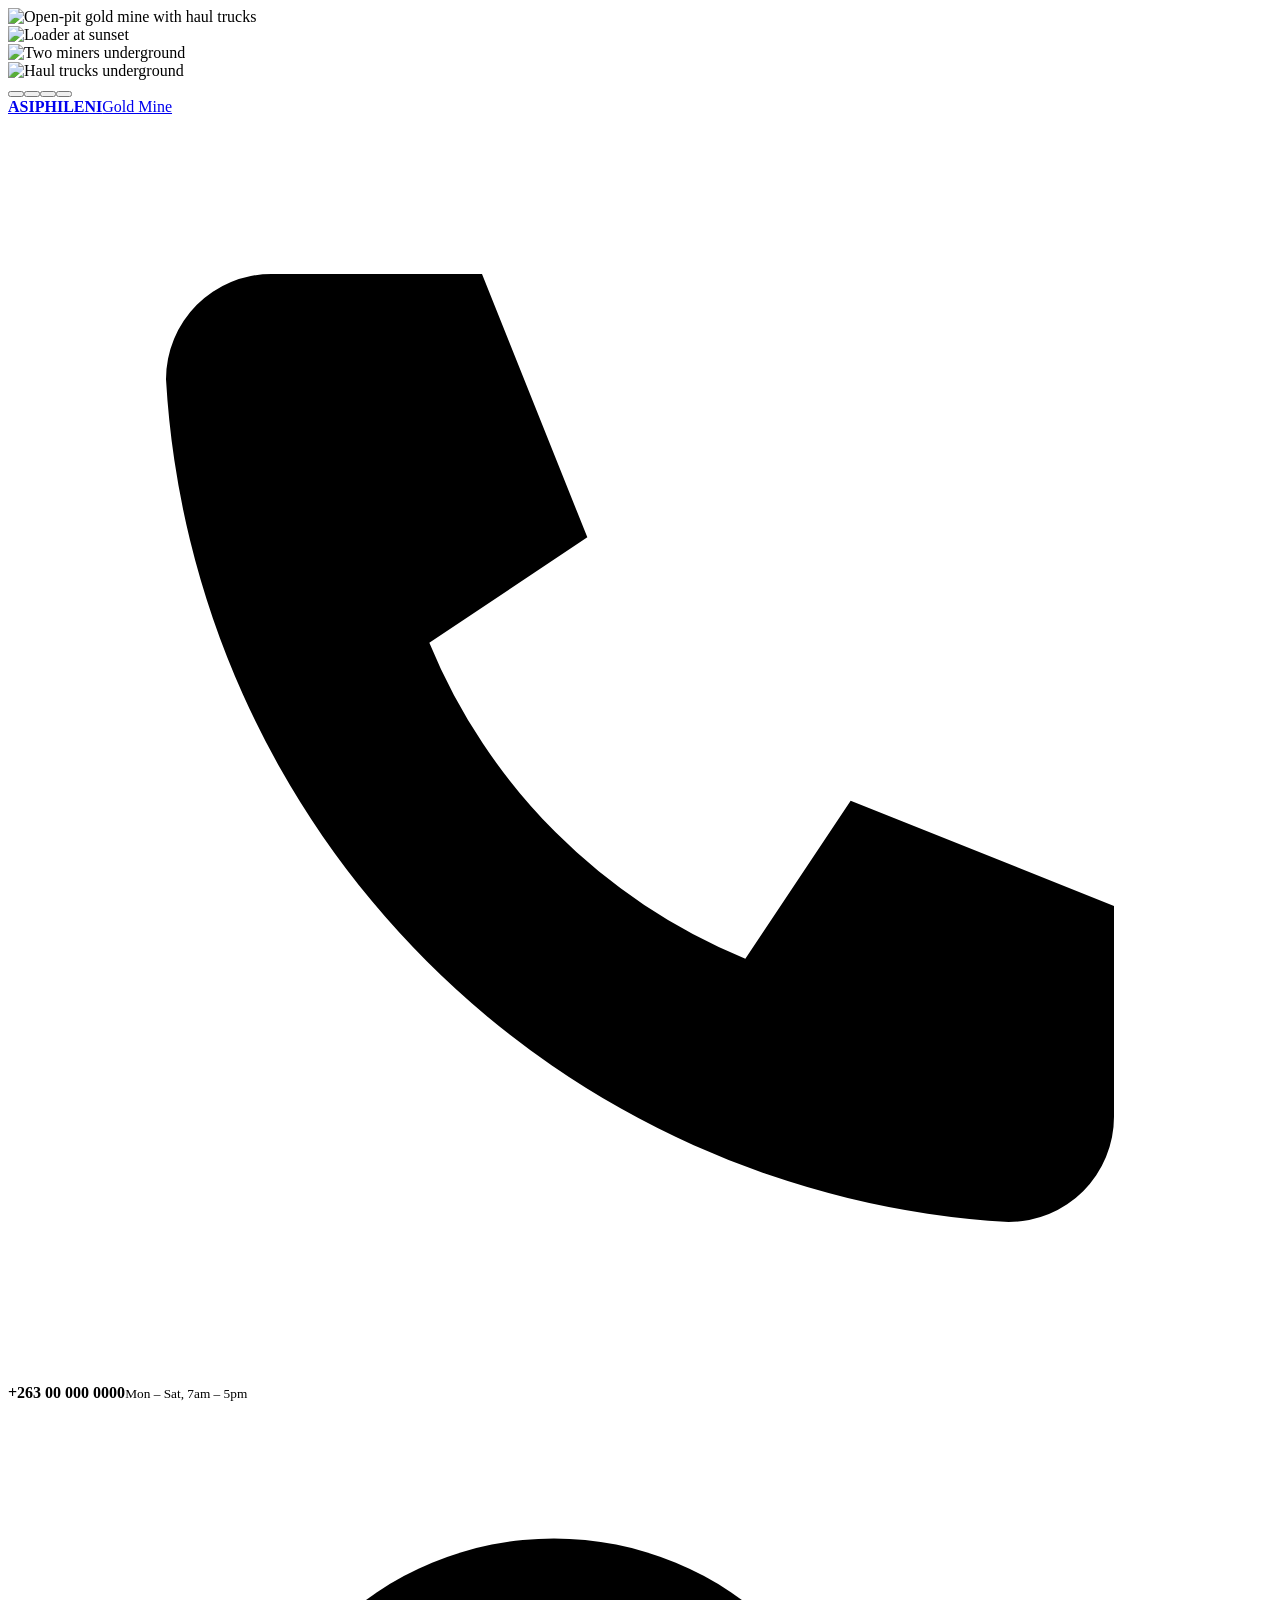
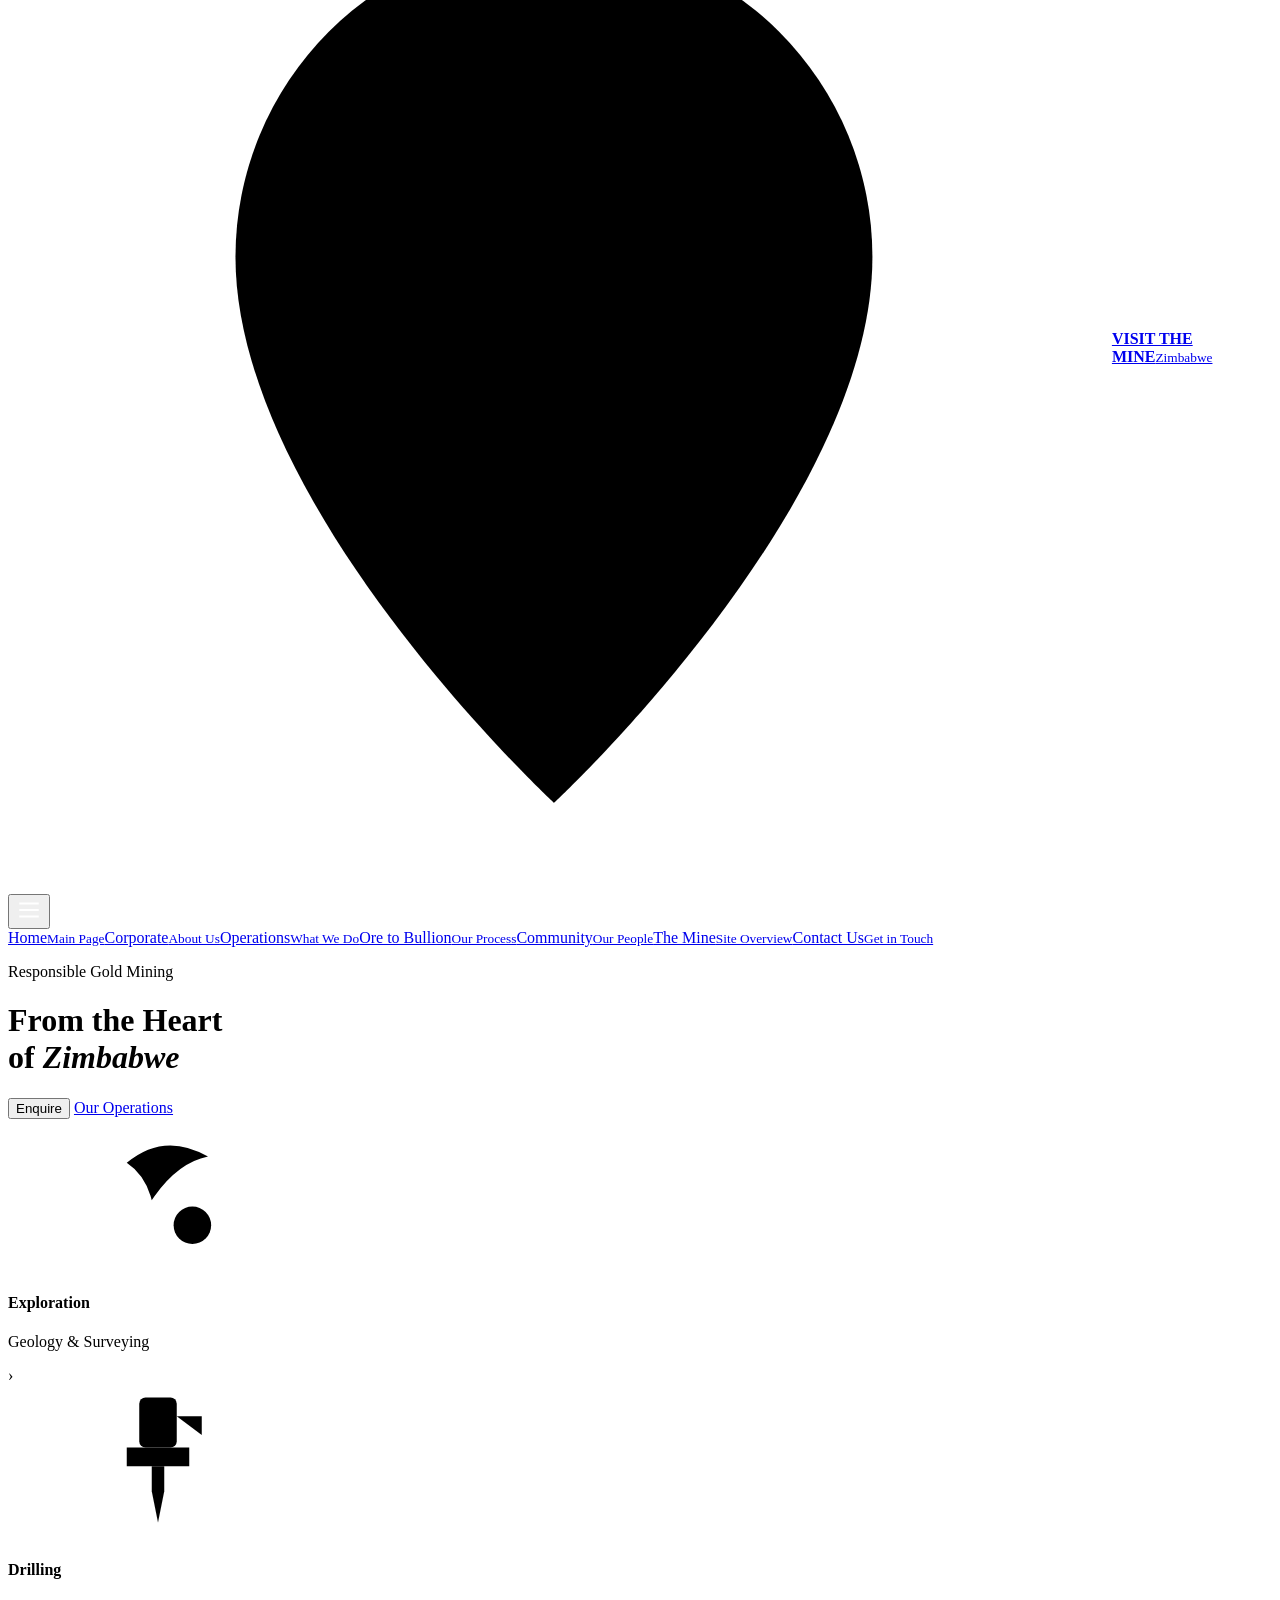
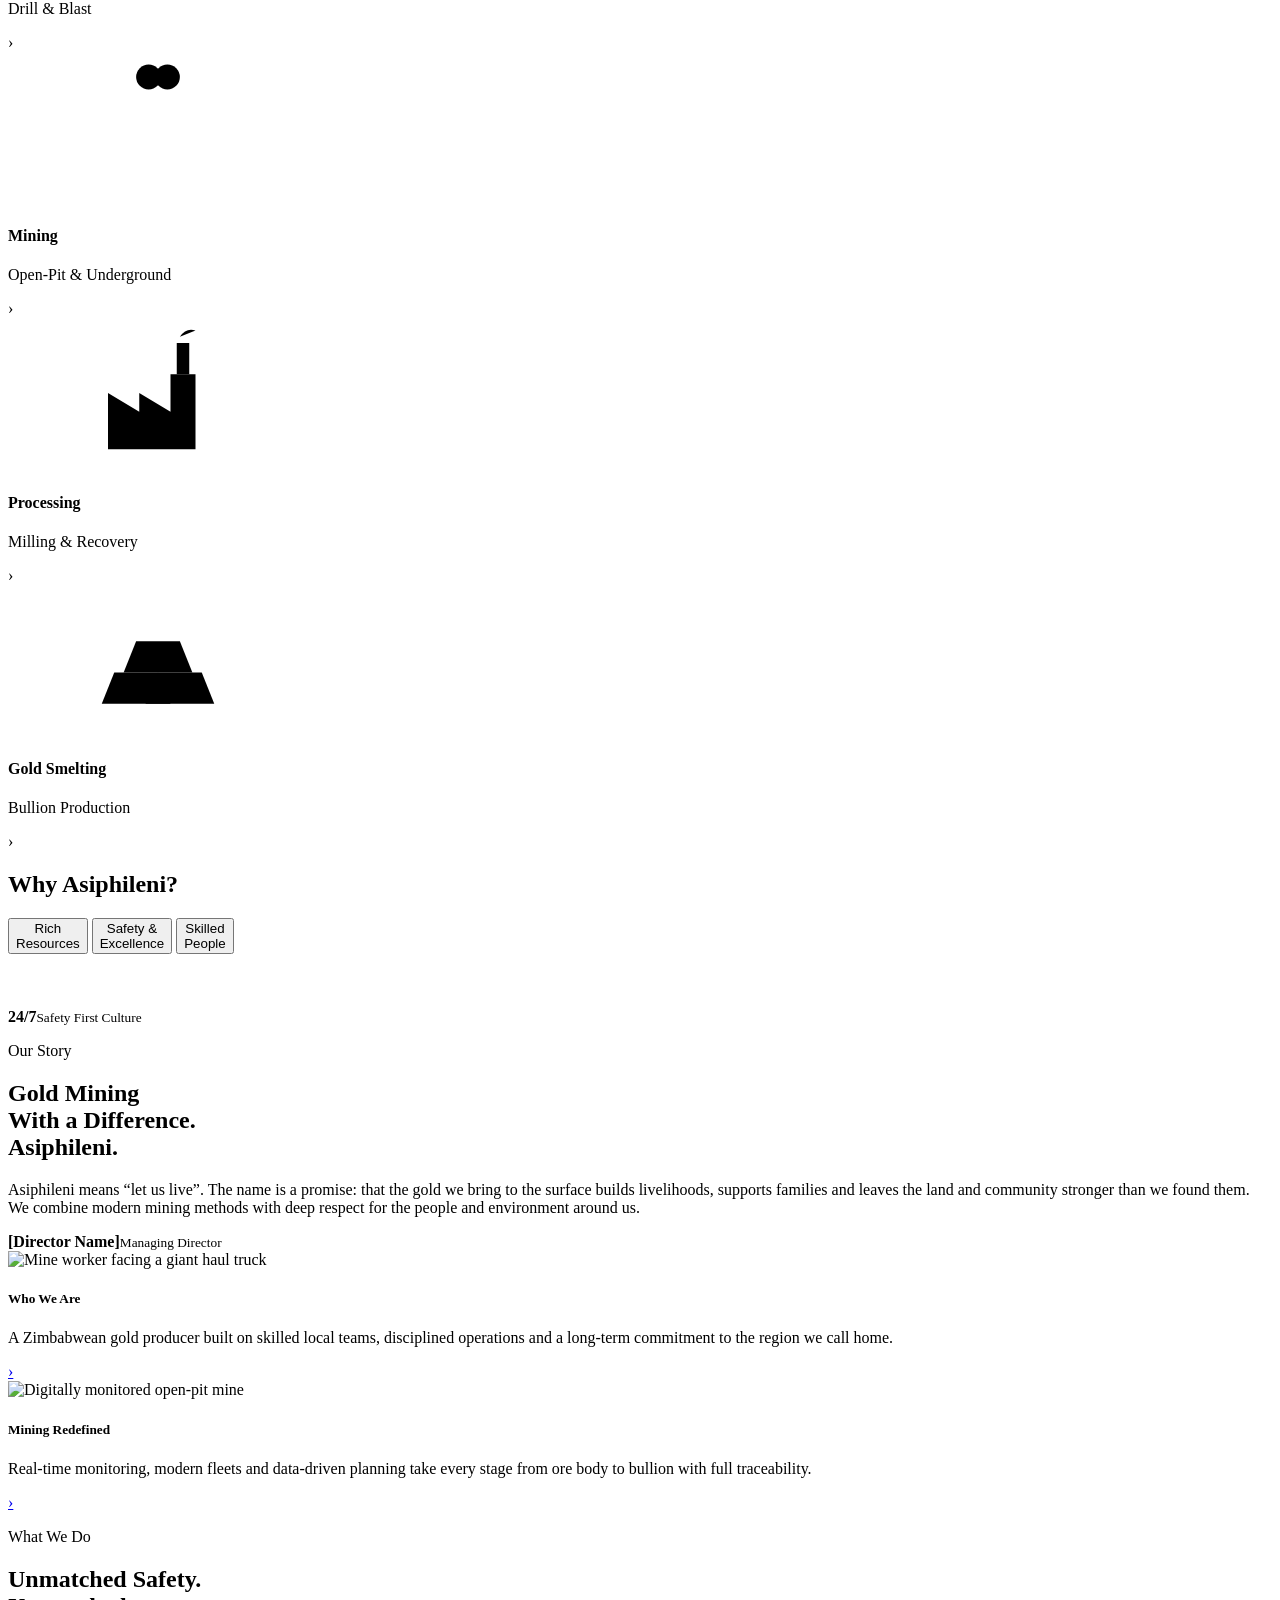
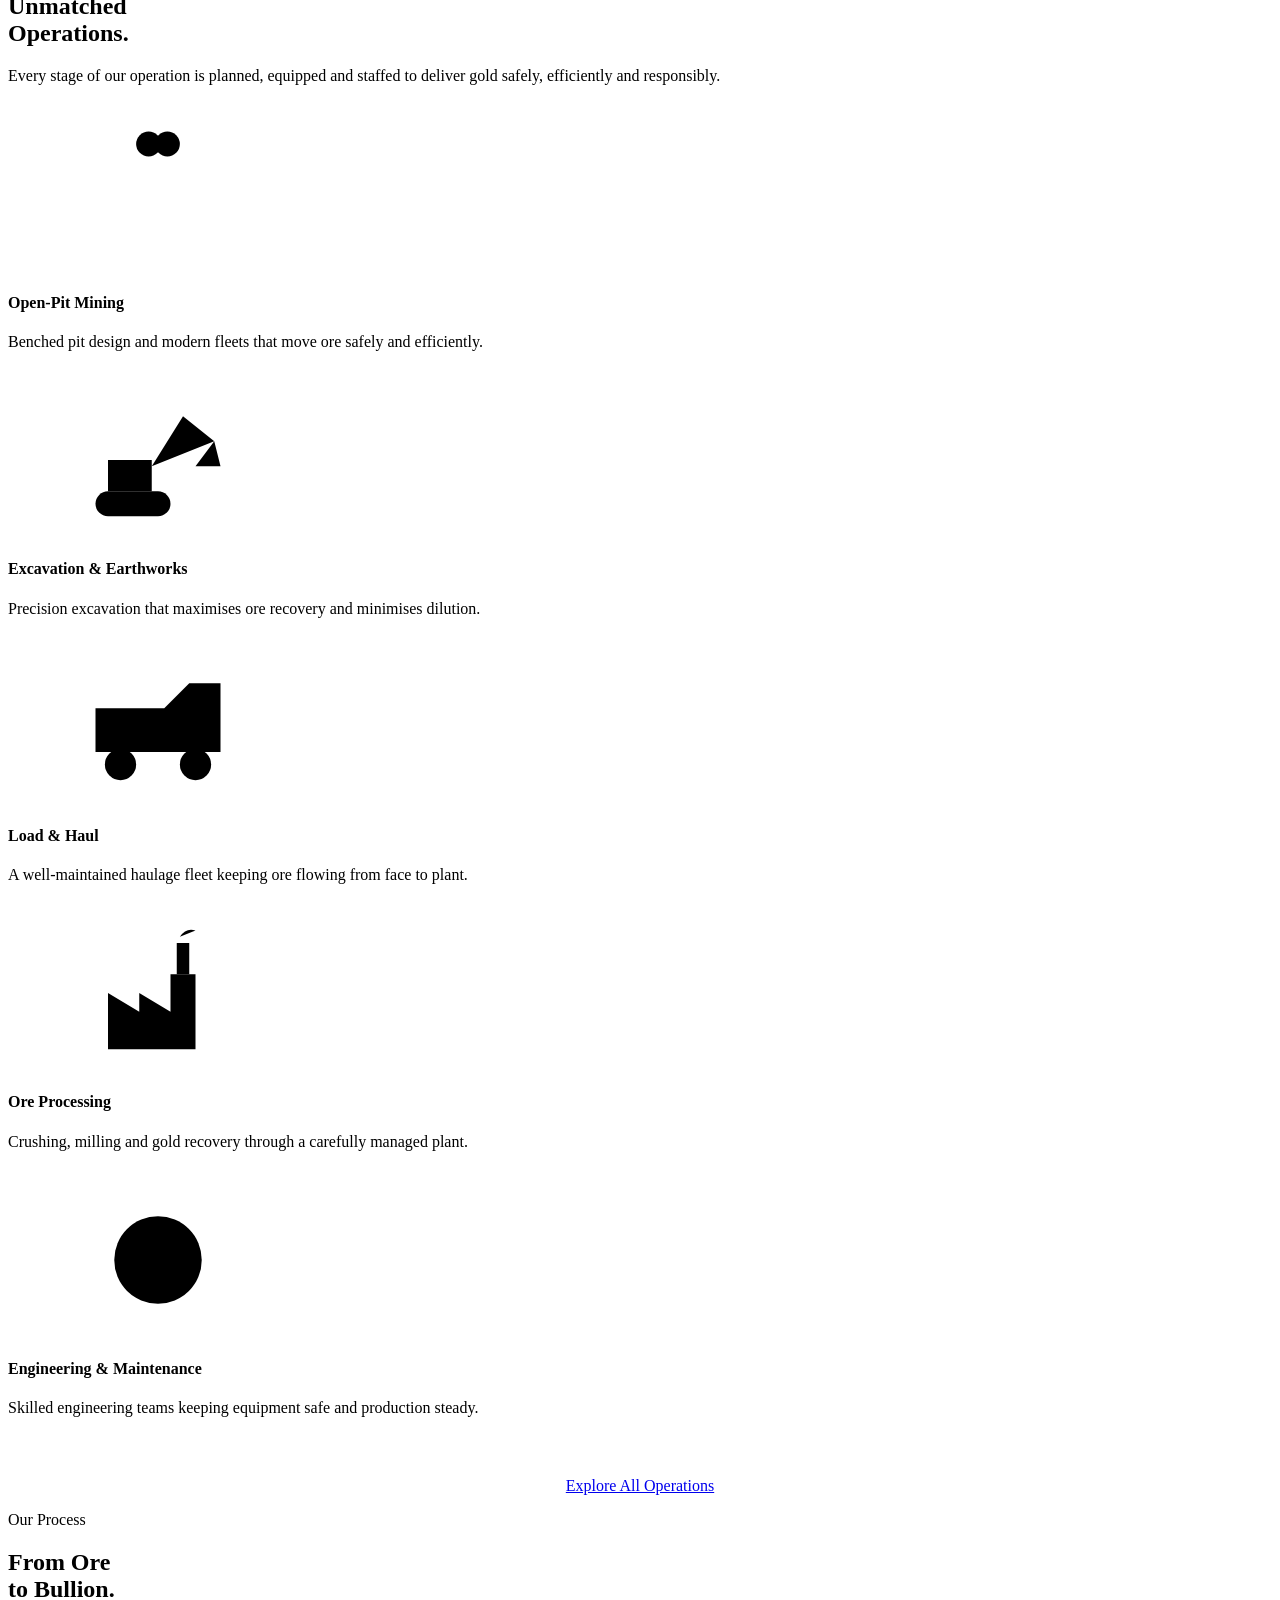
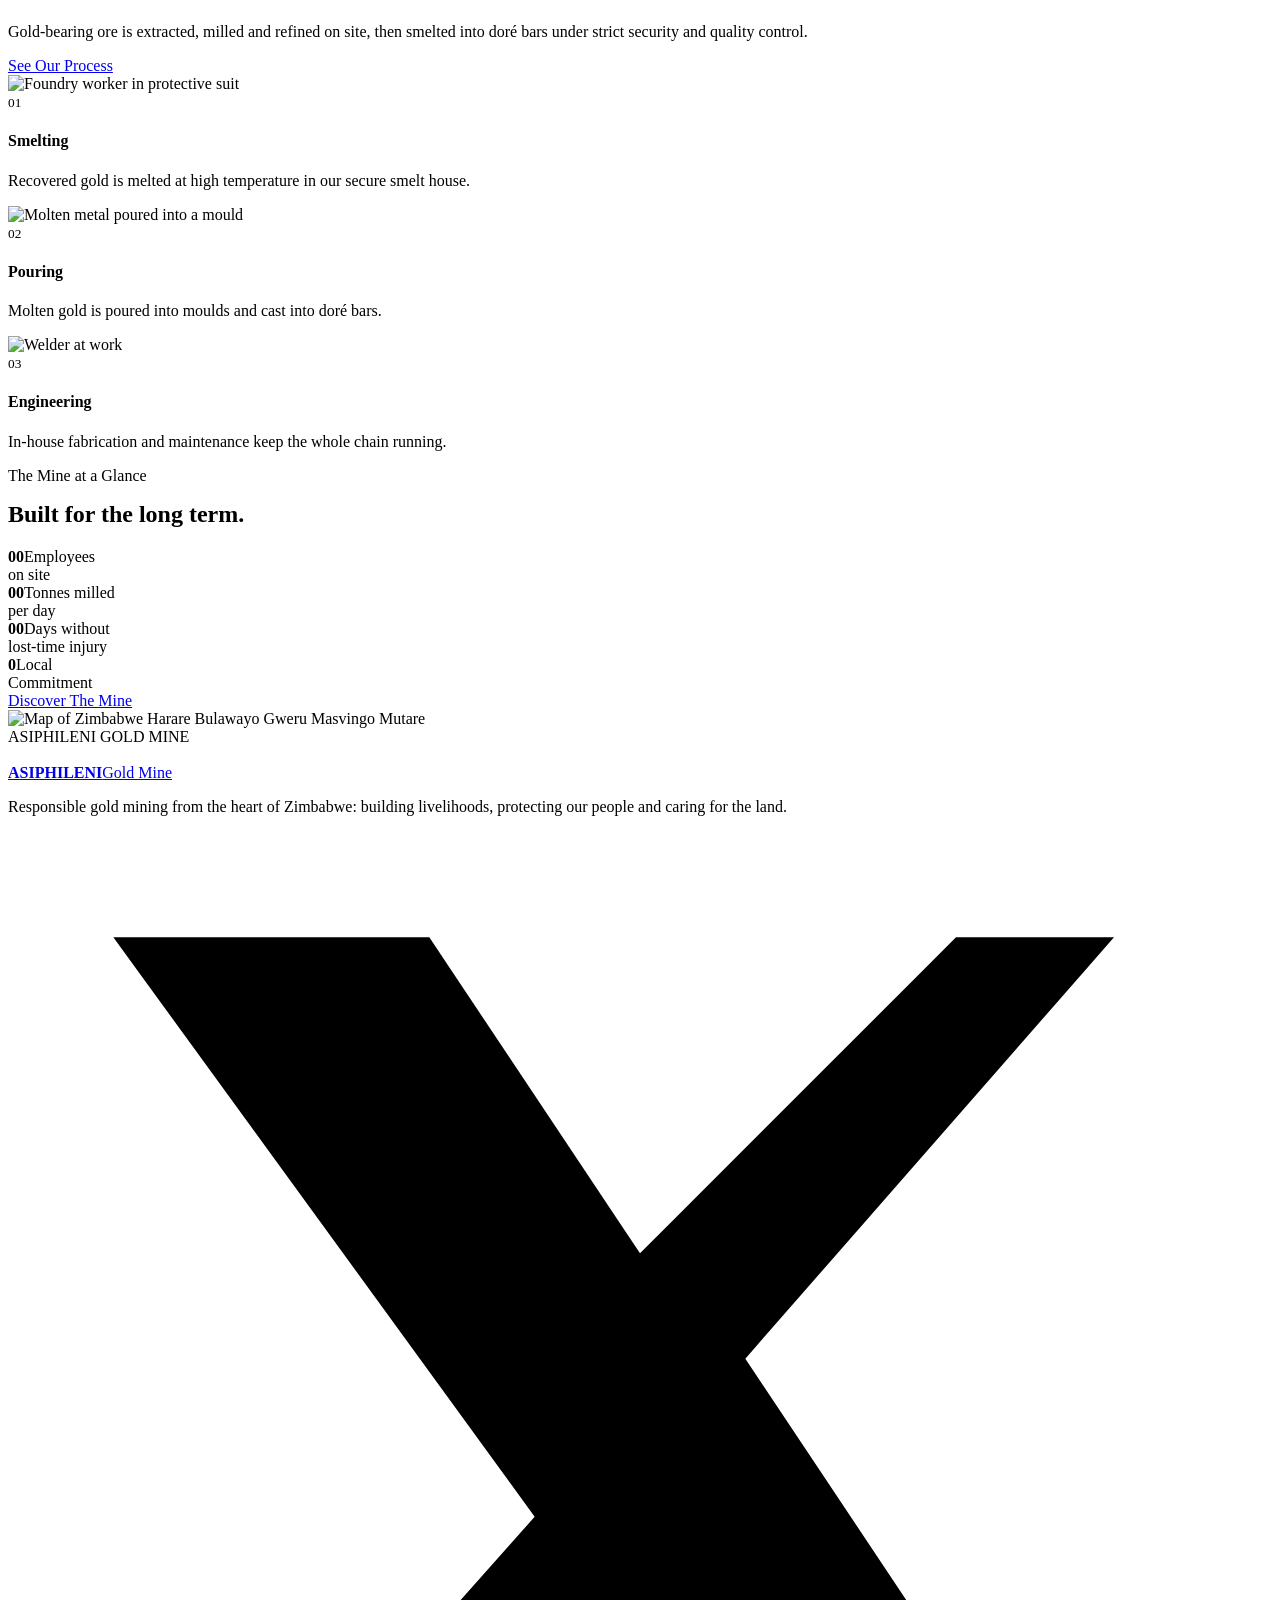
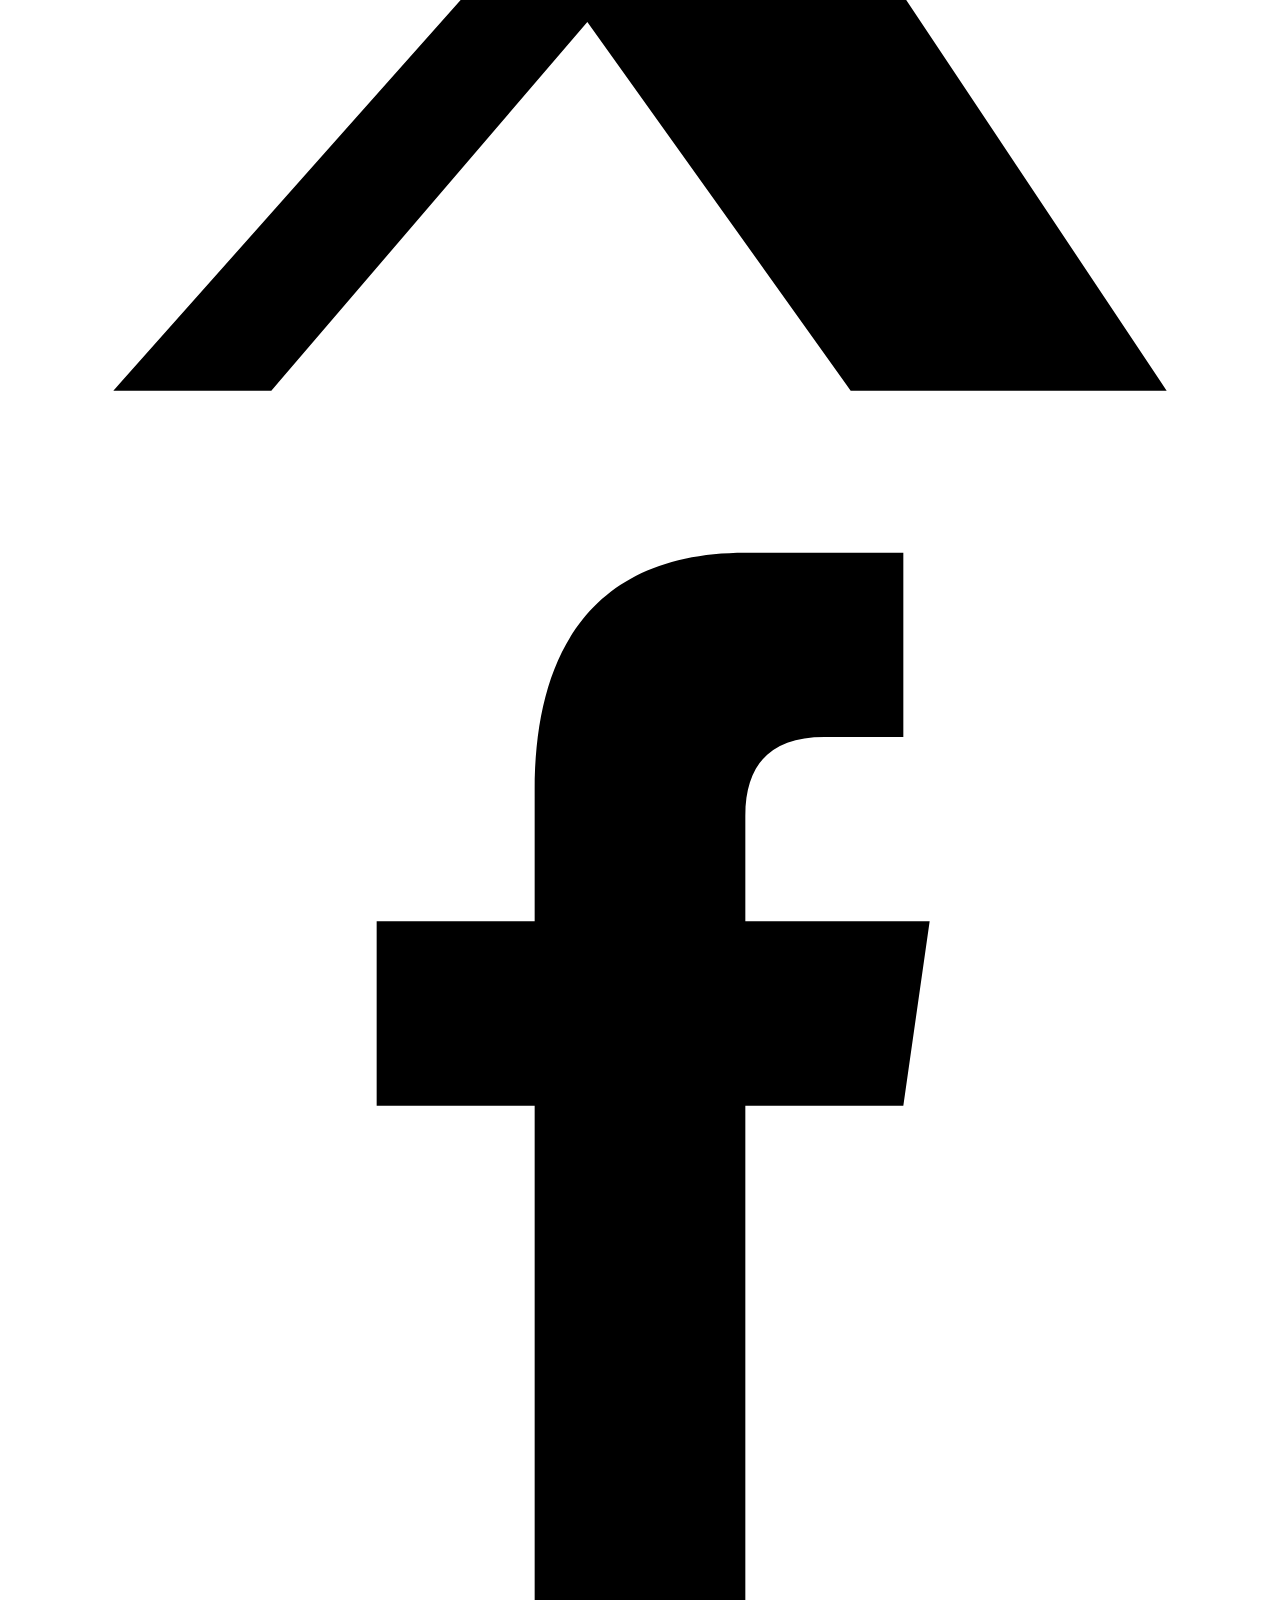
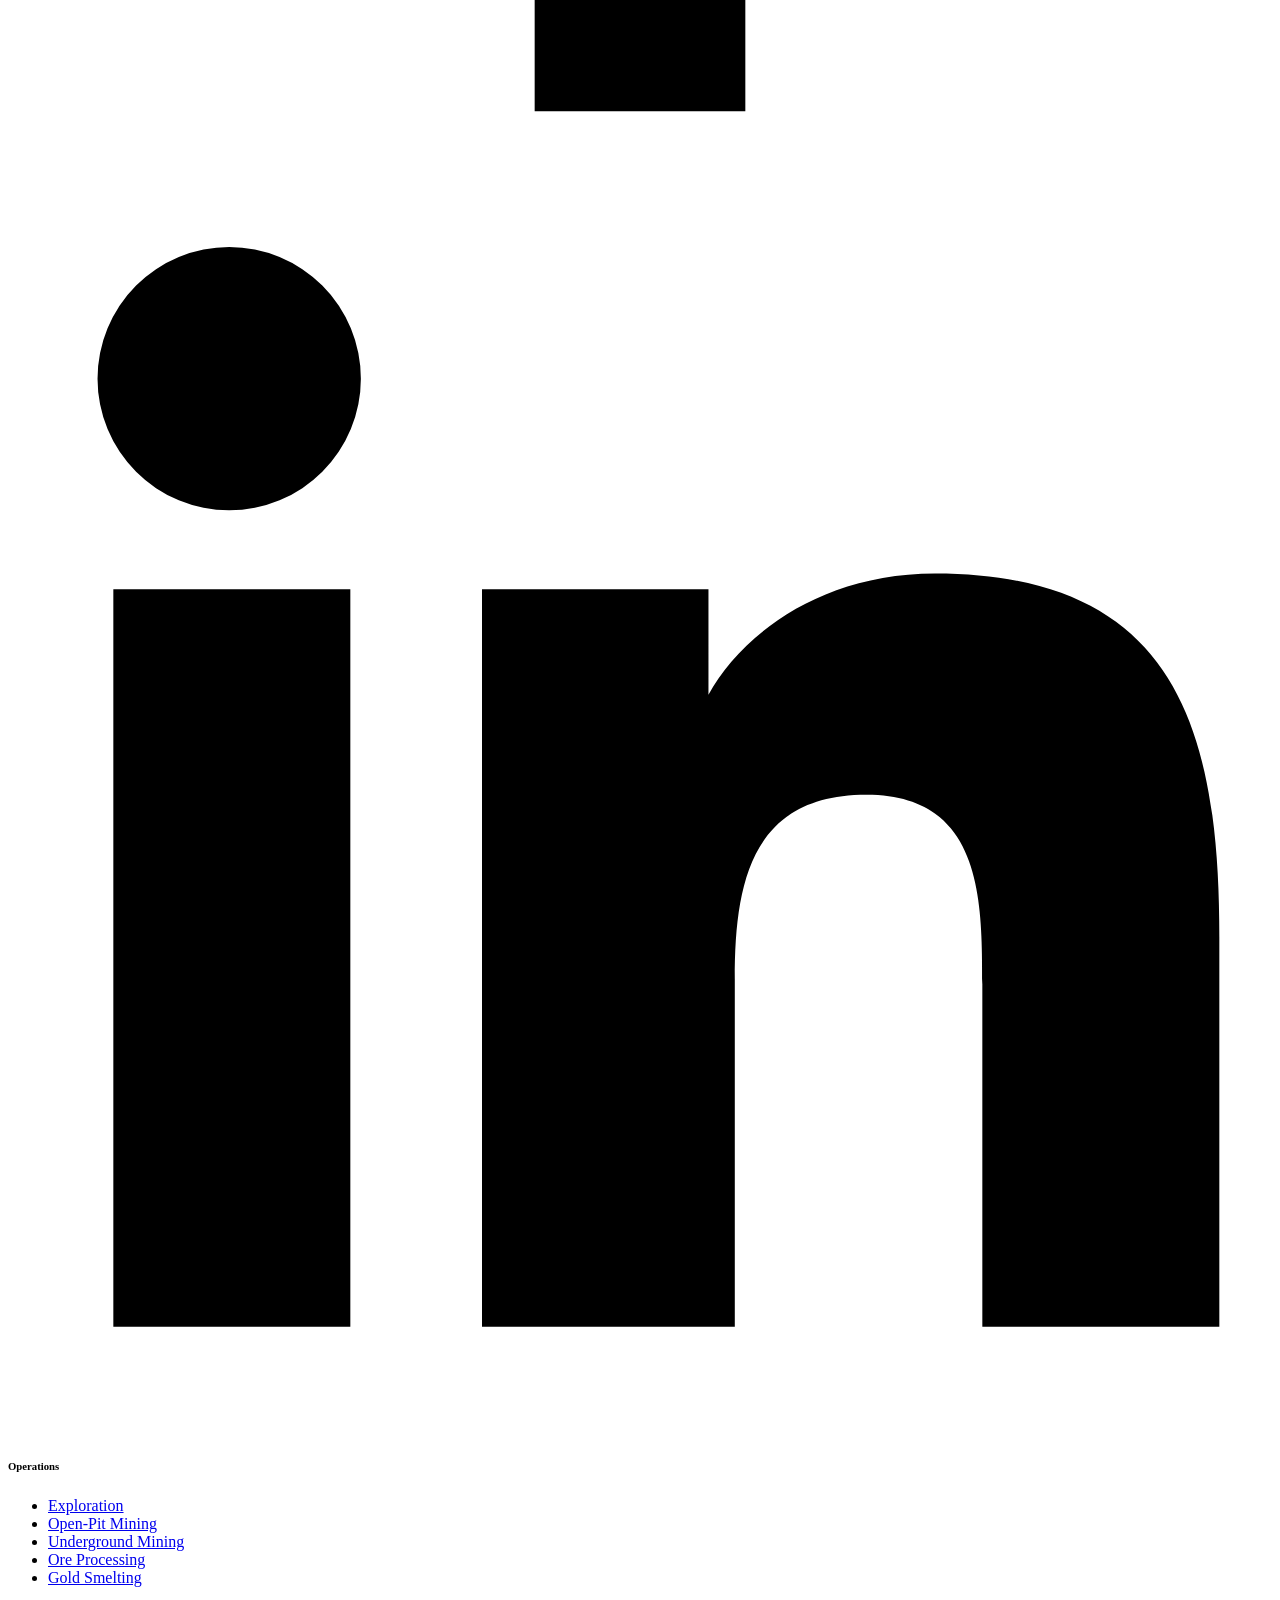
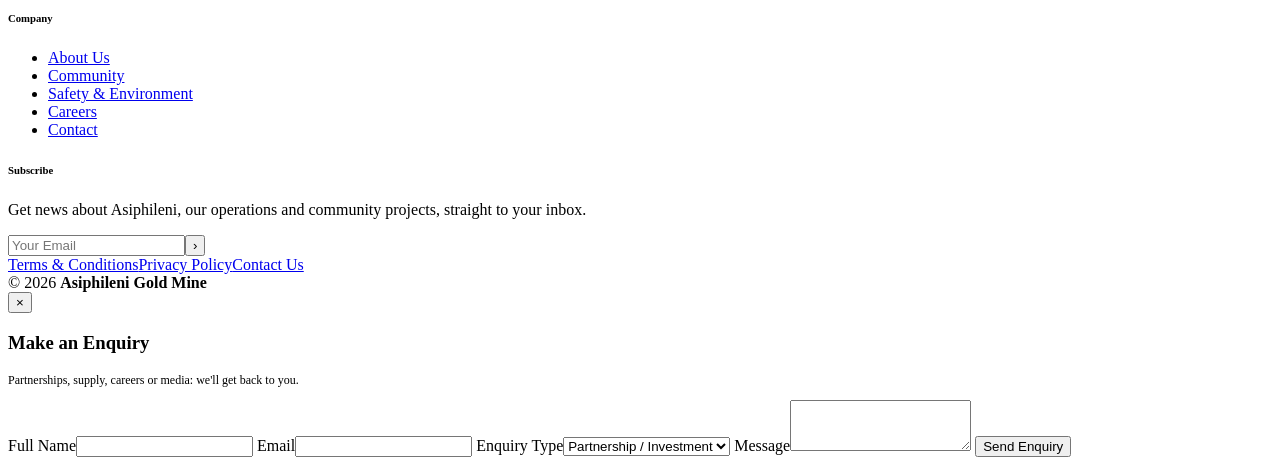
==== index.html @ 7f8a100c "Add files via upload" ====
<!DOCTYPE html>
<html lang="en">
<head>
<meta charset="UTF-8">
<meta name="viewport" content="width=device-width, initial-scale=1">
<title>Asiphileni Gold Mine | Responsible Gold Mining in Zimbabwe</title>
<meta name="description" content="Asiphileni Gold Mine: responsible gold mining from the heart of Zimbabwe.">
<link rel="preconnect" href="https://fonts.googleapis.com">
<link href="https://fonts.googleapis.com/css2?family=Poppins:wght@300;400;500;600;700;800&display=swap" rel="stylesheet">
<link rel="stylesheet" href="css/style.css">
</head>
<body>
<!-- Icon symbols -->
<svg width="0" height="0" style="position:absolute">
  <defs>
    <symbol id="i-explore" viewBox="0 0 48 48"><path d="M8 40 L22 26"/><path d="M14 14 Q26 4 40 12 Q30 14 22 26 Q20 18 14 14Z"/><circle cx="35" cy="34" r="6"/><path d="M39.5 38.5 L44 43"/></symbol>
    <symbol id="i-drill" viewBox="0 0 48 48"><rect x="18" y="4" width="12" height="16" rx="2"/><path d="M14 20 H34 V26 H14Z"/><path d="M22 26 V34 L24 44 L26 34 V26"/><path d="M8 44 H40"/><path d="M30 10 H38 V16"/></symbol>
    <symbol id="i-shaft" viewBox="0 0 48 48"><path d="M14 44 L20 10 M34 44 L28 10 M20 10 H28"/><circle cx="21" cy="8" r="4"/><circle cx="27" cy="8" r="4"/><path d="M16 34 H32 M18 24 H30 M17 34 L30 24 M31 34 L18 24"/><path d="M6 44 H42"/><path d="M28 10 L40 44"/></symbol>
    <symbol id="i-plant" viewBox="0 0 48 48"><path d="M4 42 H44"/><path d="M8 42 V24 L18 30 V24 L28 30 V18 H36 V42"/><path d="M30 18 V8 H34 V18"/><path d="M12 34 H16 M20 34 H24"/><path d="M31 6 Q33 3 36 4"/></symbol>
    <symbol id="i-bar" viewBox="0 0 48 48"><path d="M6 38 L10 28 H24 L28 38Z"/><path d="M20 38 L24 28 H38 L42 38Z"/><path d="M13 28 L17 18 H31 L35 28"/><path d="M20 10 V6 M28 12 L31 9 M12 12 L9 9"/></symbol>
    <symbol id="i-truck" viewBox="0 0 48 48"><path d="M4 32 V18 H26 L34 10 H44 V32 Z"/><path d="M26 18 V32"/><circle cx="12" cy="36" r="5"/><circle cx="36" cy="36" r="5"/><path d="M34 16 H40 V22 H32"/></symbol>
    <symbol id="i-excavator" viewBox="0 0 48 48"><rect x="4" y="34" width="24" height="8" rx="4"/><path d="M8 34 V24 H22 V34"/><path d="M22 26 L32 10 L42 18"/><path d="M42 18 L44 26 L36 26 Z"/><rect x="11" y="27" width="6" height="5"/></symbol>
    <symbol id="i-gear" viewBox="0 0 48 48"><circle cx="24" cy="24" r="7"/><path d="M24 4 V10 M24 38 V44 M4 24 H10 M38 24 H44 M10 10 L14 14 M34 34 L38 38 M38 10 L34 14 M14 34 L10 38"/><circle cx="24" cy="24" r="14"/></symbol>
  
    <symbol id="i-target" viewBox="0 0 48 48"><circle cx="24" cy="24" r="18"/><circle cx="24" cy="24" r="11"/><circle cx="24" cy="24" r="4"/><path d="M24 24 L40 8 M34 8 H40 V14"/></symbol>
    <symbol id="i-eye" viewBox="0 0 48 48"><path d="M4 24 Q24 4 44 24 Q24 44 4 24Z"/><circle cx="24" cy="24" r="7"/></symbol>
    <symbol id="i-shield" viewBox="0 0 48 48"><path d="M24 4 L40 10 V22 Q40 36 24 44 Q8 36 8 22 V10Z"/><path d="M17 24 L22 29 L32 18"/></symbol>
    <symbol id="i-users" viewBox="0 0 48 48"><circle cx="18" cy="16" r="7"/><path d="M4 40 Q4 26 18 26 Q32 26 32 40"/><circle cx="34" cy="14" r="5"/><path d="M34 22 Q44 22 44 34"/></symbol>
    <symbol id="i-book" viewBox="0 0 48 48"><path d="M24 12 Q14 6 4 8 V38 Q14 36 24 42 Q34 36 44 38 V8 Q34 6 24 12Z"/><path d="M24 12 V42"/></symbol>
    <symbol id="i-heart" viewBox="0 0 48 48"><path d="M24 42 Q4 28 6 16 Q9 6 18 8 Q22 9 24 14 Q26 9 30 8 Q39 6 42 16 Q44 28 24 42Z"/><path d="M12 24 H19 L22 18 L26 30 L29 24 H36"/></symbol>
    <symbol id="i-water" viewBox="0 0 48 48"><path d="M24 4 Q38 22 38 30 A14 14 0 0 1 10 30 Q10 22 24 4Z"/><path d="M17 31 A7 7 0 0 0 24 38"/></symbol>
    <symbol id="i-handshake" viewBox="0 0 48 48"><path d="M4 18 L12 14 L22 20 L30 14 L44 18"/><path d="M4 18 V30 L10 30 L22 40 Q25 42 27 39 L36 30 H44 V18"/><path d="M22 20 L18 26 Q20 29 24 26 L28 22"/></symbol>
    <symbol id="i-leaf" viewBox="0 0 48 48"><path d="M10 38 Q8 12 40 8 Q42 36 14 38Z"/><path d="M10 40 Q22 24 32 16"/></symbol>
    <symbol id="i-phone" viewBox="0 0 24 24"><path d="M5 3h4l2 5-3 2a11 11 0 0 0 6 6l2-3 5 2v4a2 2 0 0 1-2 2A17 17 0 0 1 3 5a2 2 0 0 1 2-2"/></symbol>
    <symbol id="i-mail" viewBox="0 0 24 24"><rect x="3" y="5" width="18" height="14" rx="2"/><path d="M3 7l9 6 9-6"/></symbol>
    <symbol id="i-pin" viewBox="0 0 24 24"><path d="M12 22s7-6.5 7-12a7 7 0 0 0-14 0c0 5.5 7 12 7 12z"/><circle cx="12" cy="10" r="2.5"/></symbol>
  </defs>
</svg>

<header class="hero" id="home">
  <div class="slide on"><img src="img/pit.jpg" alt="Open-pit gold mine with haul trucks"></div>
  <div class="slide"><img src="img/loader.jpg" alt="Loader at sunset"></div>
  <div class="slide"><img src="img/miners.jpg" alt="Two miners underground" style="object-position:center 40%"></div>
  <div class="slide"><img src="img/tunnel.jpg" alt="Haul trucks underground"></div>
  <div class="dots" id="dots"><button class="on" aria-label="Slide 1"></button><button aria-label="Slide 2"></button><button aria-label="Slide 3"></button><button aria-label="Slide 4"></button></div>
  <div class="wrap">
    <div class="topbar">
      <a href="index.html" class="wordmark"><b>ASIPHILENI</b><span>Gold Mine</span></a>
      <div class="top-info">
        <div><svg viewBox="0 0 24 24"><use href="#i-phone"/></svg><div><b>+263 00 000 0000</b><small>Mon – Sat, 7am – 5pm</small></div></div>
        <a href="contact.html"><div style="display:flex;gap:12px;align-items:center"><svg viewBox="0 0 24 24"><use href="#i-pin"/></svg><div><b>VISIT THE MINE</b><small>Zimbabwe</small></div></div></a>
      </div>
      <button class="burger" aria-label="Menu"><svg width="26" height="26" viewBox="0 0 24 24" stroke="#fff" stroke-width="2"><path d="M3 6h18M3 12h18M3 18h18"/></svg></button>
    </div>
    <nav class="main"><a href="index.html" class="active">Home<small>Main Page</small></a><a href="about.html">Corporate<small>About Us</small></a><a href="operations.html">Operations<small>What We Do</small></a><a href="process.html">Ore to Bullion<small>Our Process</small></a><a href="community.html">Community<small>Our People</small></a><a href="the-mine.html">The Mine<small>Site Overview</small></a><a href="contact.html">Contact Us<small>Get in Touch</small></a></nav>
    <div class="hero-copy">
      <p class="eyebrow">Responsible Gold Mining</p>
      <h1>From the Heart<br>of <em>Zimbabwe</em></h1>
      <button class="btn btn-light" data-open-modal>Enquire</button>
      <a href="operations.html" class="btn btn-ghost">Our Operations</a>
    </div>
  </div>
</header>
<!-- ================= SERVICE STRIP ================= -->
<div class="strip">
  <div class="strip-inner">
    <div data-href="operations.html#exploration" class="svc"><svg><use href="#i-explore"/></svg><h4>Exploration</h4><p>Geology &amp; Surveying</p><span class="go">›</span></div>
    <div data-href="operations.html#drilling" class="svc"><svg><use href="#i-drill"/></svg><h4>Drilling</h4><p>Drill &amp; Blast</p><span class="go">›</span></div>
    <div data-href="operations.html#open-pit" class="svc on"><svg><use href="#i-shaft"/></svg><h4>Mining</h4><p>Open-Pit &amp; Underground</p><span class="go">›</span></div>
    <div data-href="operations.html#processing" class="svc"><svg><use href="#i-plant"/></svg><h4>Processing</h4><p>Milling &amp; Recovery</p><span class="go">›</span></div>
    <div data-href="process.html" class="svc"><svg><use href="#i-bar"/></svg><h4>Gold Smelting</h4><p>Bullion Production</p><span class="go">›</span></div>
  </div>
</div>

<!-- ================= WHY ================= -->
<section id="about">
  <div class="wrap">
    <h2 class="title reveal">Why <span>Asiphileni?</span></h2>
    <div class="steps reveal">
      <button class="step" data-i="0">Rich<br>Resources</button>
      <button class="step on" data-i="1">Safety &amp;<br>Excellence</button>
      <button class="step" data-i="2">Skilled<br>People</button>
    </div>
    <div class="why">
      <div class="collage reveal">
        <div class="ph p0"><img src="img/slopes.jpg" alt=""></div>
        <div class="ph p1"><img src="img/topo.jpg" alt=""></div>
        <div class="ph p2"><img id="whyImg" src="img/surveyor.jpg" alt=""></div>
        <div class="badge"><b>24/7</b><small>Safety First Culture</small></div>
      </div>
      <div class="why-text reveal" id="whyText"></div>
    </div>
  </div>
</section>

<!-- ================= DIFFERENCE ================= -->
<section class="diff" id="community">
  <div class="wrap diff-grid">
    <div class="reveal">
      <p class="eyebrow">Our Story</p>
      <h2>Gold Mining<br>With a Difference.<br><span>Asiphileni.</span></h2>
      <p>Asiphileni means “let us live”. The name is a promise: that the gold we bring to the surface builds livelihoods, supports families and leaves the land and community stronger than we found them. We combine modern mining methods with deep respect for the people and environment around us.</p>
      <div class="sig"><b>[Director Name]</b><small>Managing Director</small></div>
    </div>
    <div class="card reveal">
      <div class="ph"><img src="img/haul.jpg" alt="Mine worker facing a giant haul truck" loading="lazy"></div>
      <div class="body">
        <h5>Who We Are</h5>
        <p>A Zimbabwean gold producer built on skilled local teams, disciplined operations and a long-term commitment to the region we call home.</p>
        <a href="about.html" class="round">›</a>
      </div>
    </div>
    <div class="card reveal">
      <div class="ph"><img src="img/smartpit.jpg" alt="Digitally monitored open-pit mine" loading="lazy"></div>
      <div class="body">
        <h5>Mining Redefined</h5>
        <p>Real-time monitoring, modern fleets and data-driven planning take every stage from ore body to bullion with full traceability.</p>
        <a href="operations.html" class="round">›</a>
      </div>
    </div>
  </div>
</section>

<!-- ================= OPERATIONS ================= -->
<section class="ops" id="operations">
  <div class="wrap ops-grid">
    <div class="intro reveal">
      <p class="eyebrow">What We Do</p>
      <h2>Unmatched Safety.<br><span>Unmatched</span><br>Operations.</h2>
      <p>Every stage of our operation is planned, equipped and staffed to deliver gold safely, efficiently and responsibly.</p>
    </div>
    <div class="op on reveal"><div class="bg"><img src="img/greytruck.jpg" alt="" loading="lazy"></div><div class="ic"><svg><use href="#i-shaft"/></svg></div><div class="txt"><h4>Open-Pit Mining</h4><p>Benched pit design and modern fleets that move ore safely and efficiently.</p></div></div>
    <div class="op reveal"><div class="bg"><img src="img/excavator.jpg" alt="" loading="lazy" style="object-position:center 35%"></div><div class="ic"><svg><use href="#i-excavator"/></svg></div><div class="txt"><h4>Excavation &amp; Earthworks</h4><p>Precision excavation that maximises ore recovery and minimises dilution.</p></div></div>
    <div class="op reveal"><div class="bg"><img src="img/yellowtruck.jpg" alt="" loading="lazy"></div><div class="ic"><svg><use href="#i-truck"/></svg></div><div class="txt"><h4>Load &amp; Haul</h4><p>A well-maintained haulage fleet keeping ore flowing from face to plant.</p></div></div>
    <div class="op reveal"><div class="bg"><img src="img/plant.jpg" alt="" loading="lazy" style="object-position:center 30%"></div><div class="ic"><svg><use href="#i-plant"/></svg></div><div class="txt"><h4>Ore Processing</h4><p>Crushing, milling and gold recovery through a carefully managed plant.</p></div></div>
    <div class="op reveal"><div class="bg"><img src="img/workshop.jpg" alt="" loading="lazy" style="object-position:center 35%"></div><div class="ic"><svg><use href="#i-gear"/></svg></div><div class="txt"><h4>Engineering &amp; Maintenance</h4><p>Skilled engineering teams keeping equipment safe and production steady.</p></div></div>
  </div>
  <div class="wrap" style="text-align:center;margin-top:60px"><a href="operations.html" class="btn btn-gold">Explore All Operations</a></div>
</section>

<!-- ================= ORE TO BULLION ================= -->
<section id="bullion">
  <div class="wrap bullion-grid">
    <div class="bullion-intro reveal">
      <p class="eyebrow">Our Process</p>
      <h2>From Ore<br>to <span>Bullion.</span></h2>
      <p>Gold-bearing ore is extracted, milled and refined on site, then smelted into doré bars under strict security and quality control.</p>
      <div><a class="btn btn-gold" href="process.html">See Our Process</a></div>
    </div>
    <div class="tile reveal"><img src="img/foundry.jpg" alt="Foundry worker in protective suit" loading="lazy"><div class="cap"><small>01</small><h4>Smelting</h4><p>Recovered gold is melted at high temperature in our secure smelt house.</p></div></div>
    <div class="tile reveal"><img src="img/pour.jpg" alt="Molten metal poured into a mould" loading="lazy"><div class="cap"><small>02</small><h4>Pouring</h4><p>Molten gold is poured into moulds and cast into doré bars.</p></div></div>
    <div class="tile reveal"><img src="img/welder.jpg" alt="Welder at work" loading="lazy" style="object-position:40% center"><div class="cap"><small>03</small><h4>Engineering</h4><p>In-house fabrication and maintenance keep the whole chain running.</p></div></div>
  </div>
</section>

<!-- ================= STATS + MAP ================= -->
<section class="statsec" id="site">
  <div class="wrap stats-wrap">
    <div class="reveal">
      <p class="eyebrow">The Mine at a Glance</p>
      <h2 class="title" style="text-align:left;margin-top:8px">Built for the <span>long term.</span></h2>
      <div class="stats">
        <div class="stat"><b data-count="0">00</b><span>Employees<br>on site</span></div>
        <div class="stat"><b data-count="0">00</b><span>Tonnes milled<br>per day</span></div>
        <div class="stat"><b data-count="0">00</b><span>Days without<br>lost-time injury</span></div>
        <div class="stat"><b data-count="100" data-suffix="%">0</b><span>Local<br>Commitment</span></div>
      </div>
      <a href="the-mine.html" class="btn btn-gold" style="margin-top:40px">Discover The Mine</a>
    </div>
    <div class="zmap reveal">
  <img src="img/zimbabwe.png" alt="Map of Zimbabwe">
  <span class="zcity" style="--x:63%;--y:24%">Harare</span>
  <span class="zcity" style="--x:30%;--y:66%">Bulawayo</span>
  <span class="zcity" style="--x:47%;--y:48%">Gweru</span>
  <span class="zcity" style="--x:63%;--y:66%">Masvingo</span>
  <span class="zcity" style="--x:84%;--y:48%">Mutare</span>
  <div class="zpin" style="--x:42%;--y:62%"><div class="lbl">ASIPHILENI GOLD MINE</div><div class="dot"></div><div class="ring"></div></div>
</div>
  </div>
</section>


<footer id="contact">
  <div class="fbg"><img src="img/rig.jpg" alt="" loading="lazy"></div>
  <div class="wrap f-grid">
    <div>
      <a href="index.html" class="wordmark"><b>ASIPHILENI</b><span>Gold Mine</span></a>
      <p>Responsible gold mining from the heart of Zimbabwe: building livelihoods, protecting our people and caring for the land.</p>
      <div class="social">
        <a href="#" aria-label="X"><svg viewBox="0 0 24 24"><path d="M18 2h3l-7 8 8 12h-6l-5-7-6 7H2l8-9L2 2h6l4 6z"/></svg></a>
        <a href="#" aria-label="Facebook"><svg viewBox="0 0 24 24"><path d="M14 8V6c0-1 .5-1.5 1.5-1.5H17V1h-3c-3 0-4 2-4 4.5V8H7v3.5h3V23h4V11.5h3l.5-3.5z"/></svg></a>
        <a href="#" aria-label="LinkedIn"><svg viewBox="0 0 24 24"><path d="M2 8h4.5v14H2zM4.2 1.5a2.5 2.5 0 1 1 0 5 2.5 2.5 0 0 1 0-5M9 8h4.3v2c.6-1.1 2.1-2.3 4.3-2.3 4.6 0 5.4 3 5.4 6.9V22h-4.5v-6.5c0-1.6 0-3.6-2.2-3.6s-2.5 1.7-2.5 3.5V22H9z"/></svg></a>
      </div>
    </div>
    <div>
      <h6>Operations</h6>
      <ul><li><a href="operations.html#exploration">Exploration</a></li><li><a href="operations.html#open-pit">Open-Pit Mining</a></li><li><a href="operations.html#underground">Underground Mining</a></li><li><a href="operations.html#processing">Ore Processing</a></li><li><a href="process.html">Gold Smelting</a></li></ul>
    </div>
    <div>
      <h6>Company</h6>
      <ul><li><a href="about.html">About Us</a></li><li><a href="community.html">Community</a></li><li><a href="the-mine.html">Safety &amp; Environment</a></li><li><a href="community.html#careers">Careers</a></li><li><a href="contact.html">Contact</a></li></ul>
    </div>
    <div>
      <h6>Subscribe</h6>
      <p style="margin-top:0">Get news about Asiphileni, our operations and community projects, straight to your inbox.</p>
      <form class="sub" id="subForm"><input type="email" placeholder="Your Email" required><button aria-label="Subscribe">›</button></form>
      <div class="sub-msg" id="subMsg"></div>
    </div>
  </div>
</footer>
<div class="wrap legal">
  <div><a href="#">Terms &amp; Conditions</a><a href="#">Privacy Policy</a><a href="contact.html">Contact Us</a></div>
  <span>© 2026 <b>Asiphileni Gold Mine</b></span>
</div>

<div class="modal" id="modal">
  <div class="modal-box">
    <button class="x" data-close aria-label="Close">×</button>
    <div id="formView">
      <h3>Make an Enquiry</h3>
      <p style="font-size:12px">Partnerships, supply, careers or media: we'll get back to you.</p>
      <form id="enqForm">
        <label>Full Name<input required></label>
        <label>Email<input type="email" required></label>
        <label>Enquiry Type<select><option>Partnership / Investment</option><option>Supplier</option><option>Careers</option><option>Media</option><option>Other</option></select></label>
        <label>Message<textarea rows="3"></textarea></label>
        <button class="btn btn-gold">Send Enquiry</button>
      </form>
    </div>
    <div id="okView" class="ok" style="display:none"><div>✓</div><h3>Thank you!</h3><p style="font-size:12px">This is a demo form. Connect it to your email or CRM to receive enquiries.</p></div>
  </div>
</div>
<script src="js/main.js"></script>
</body>
</html>
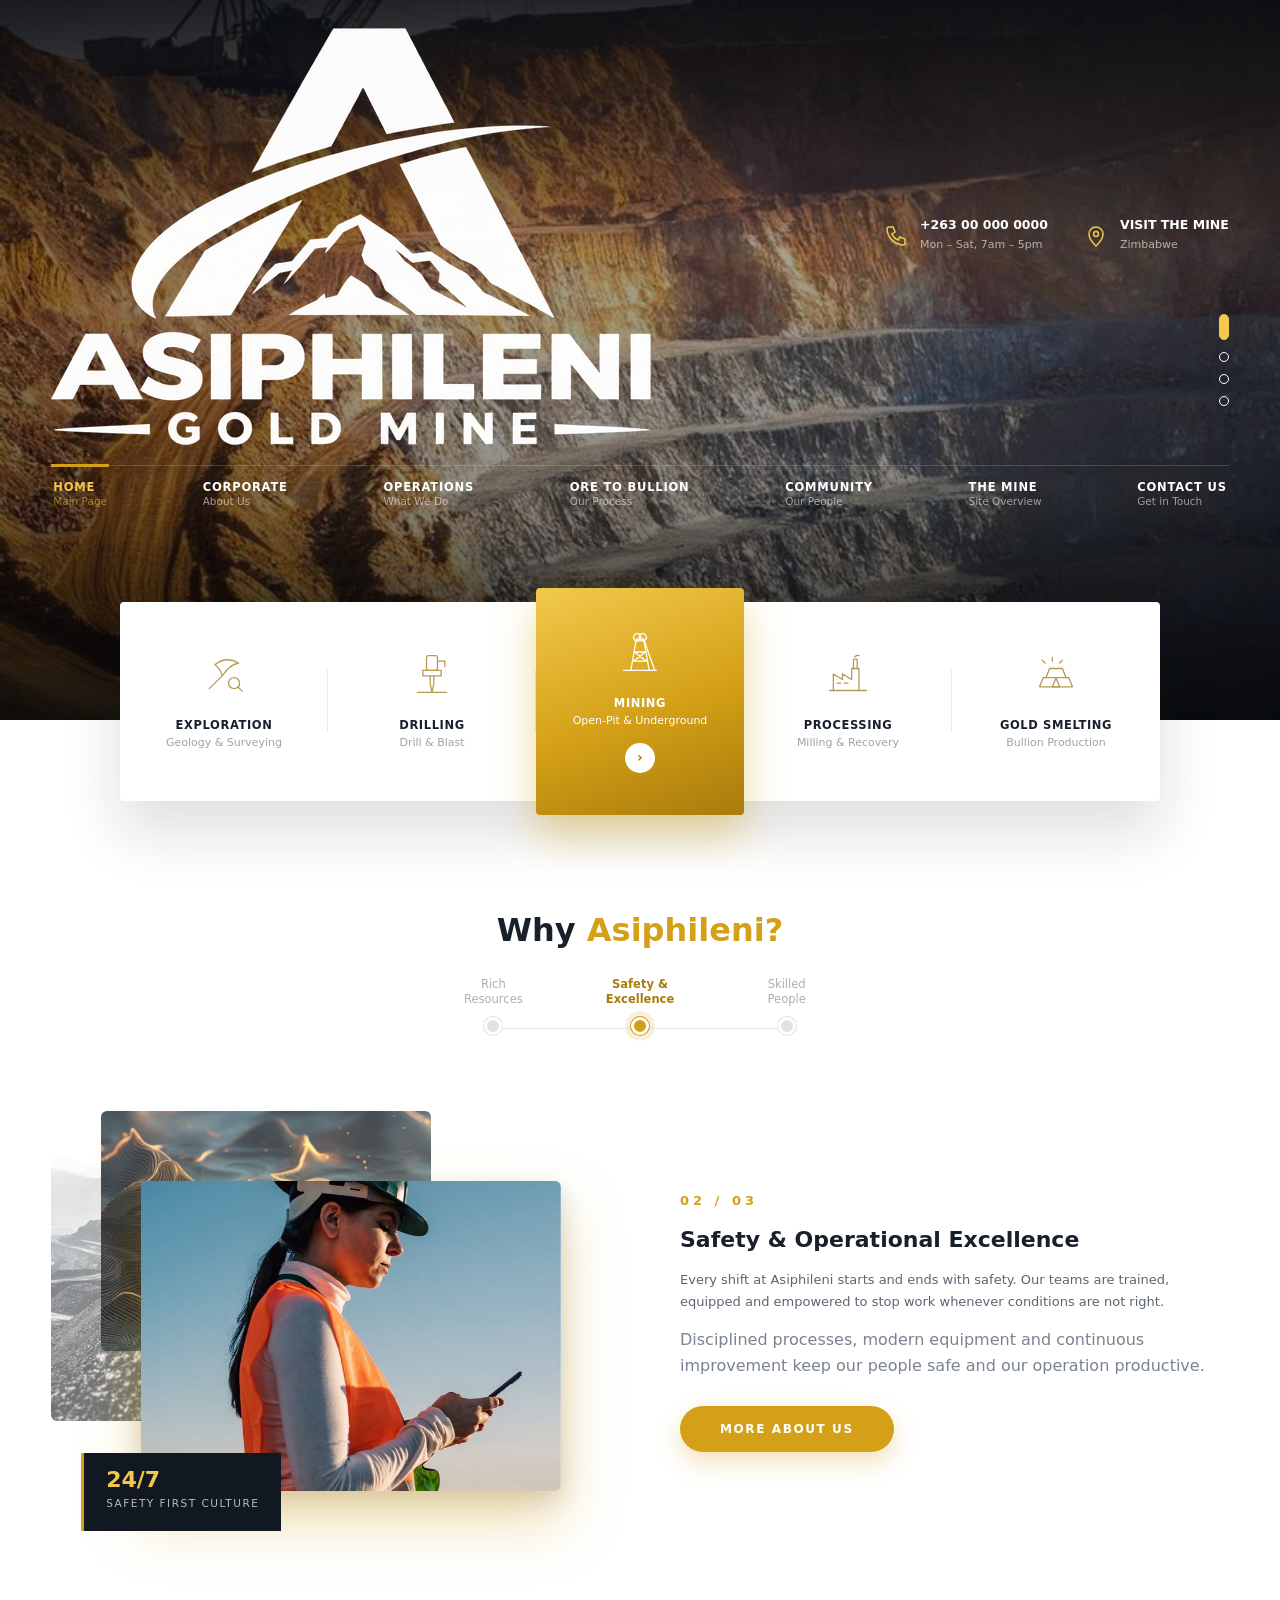
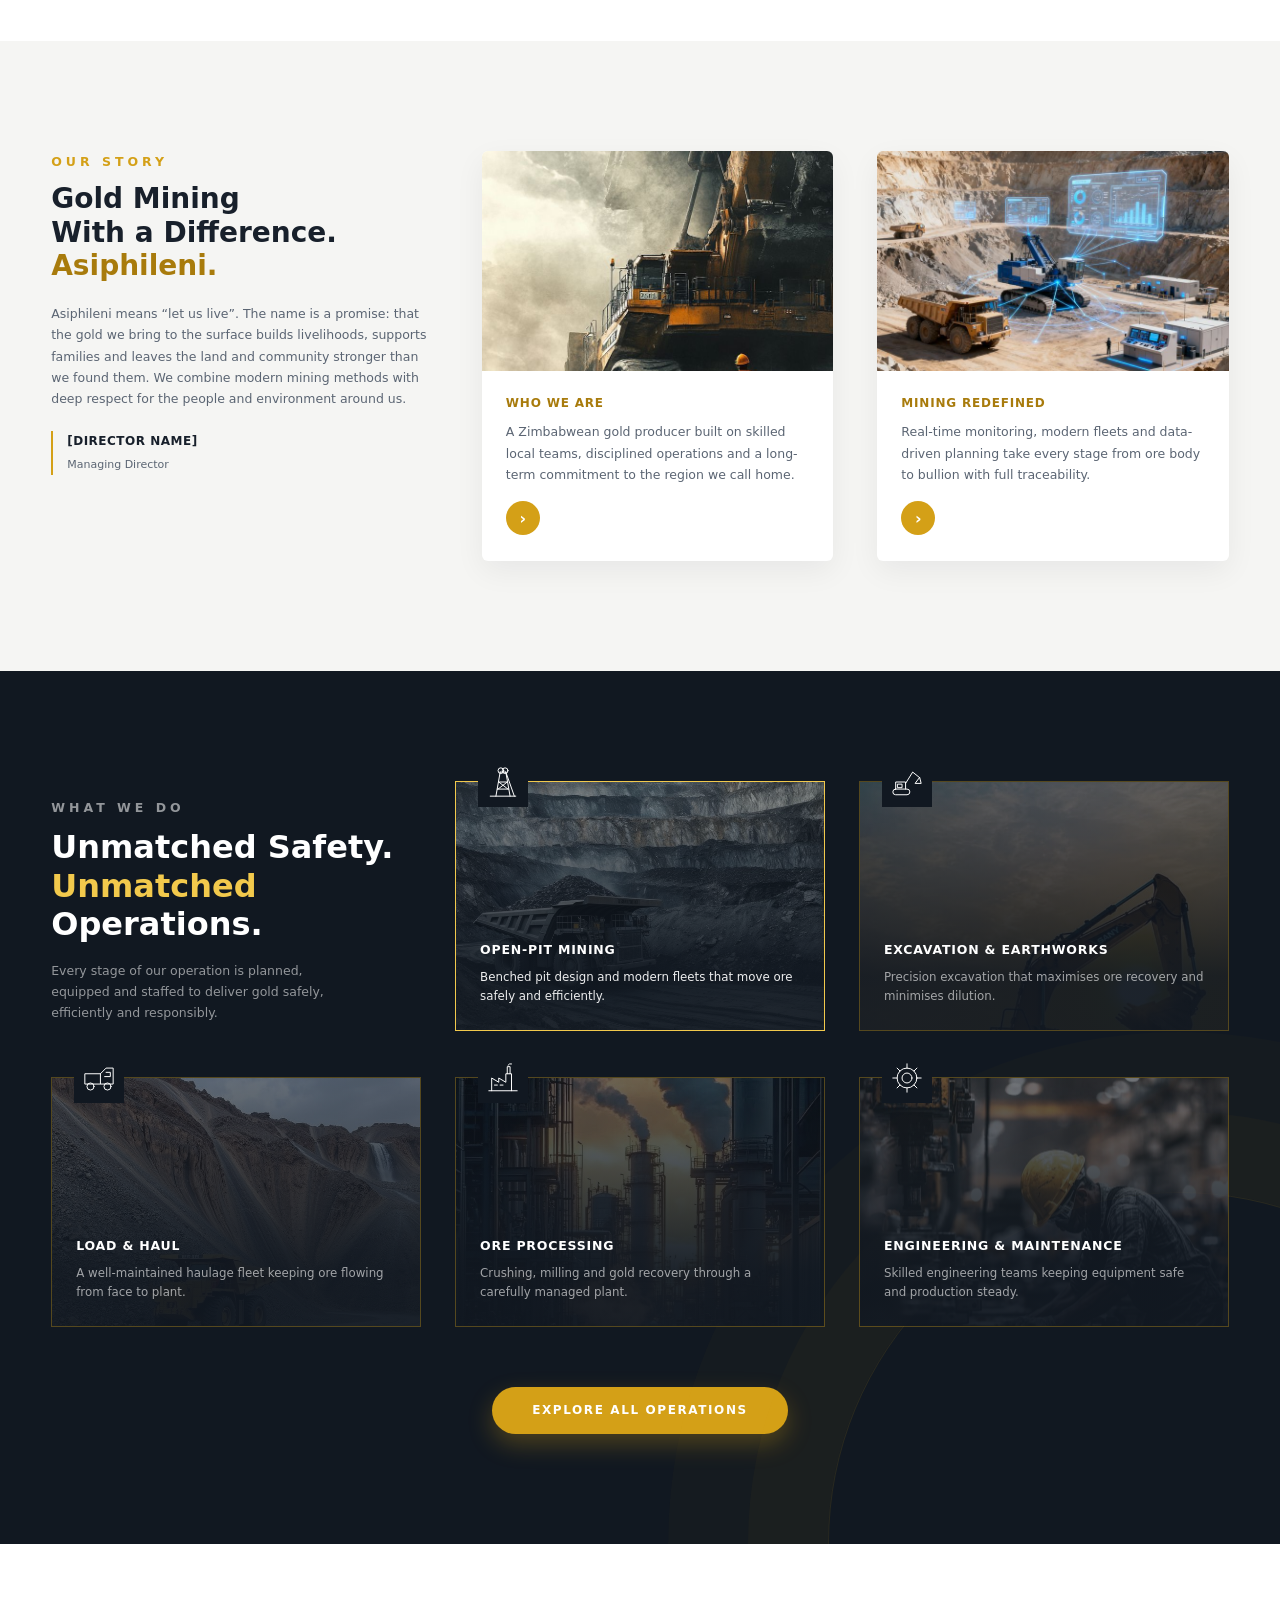
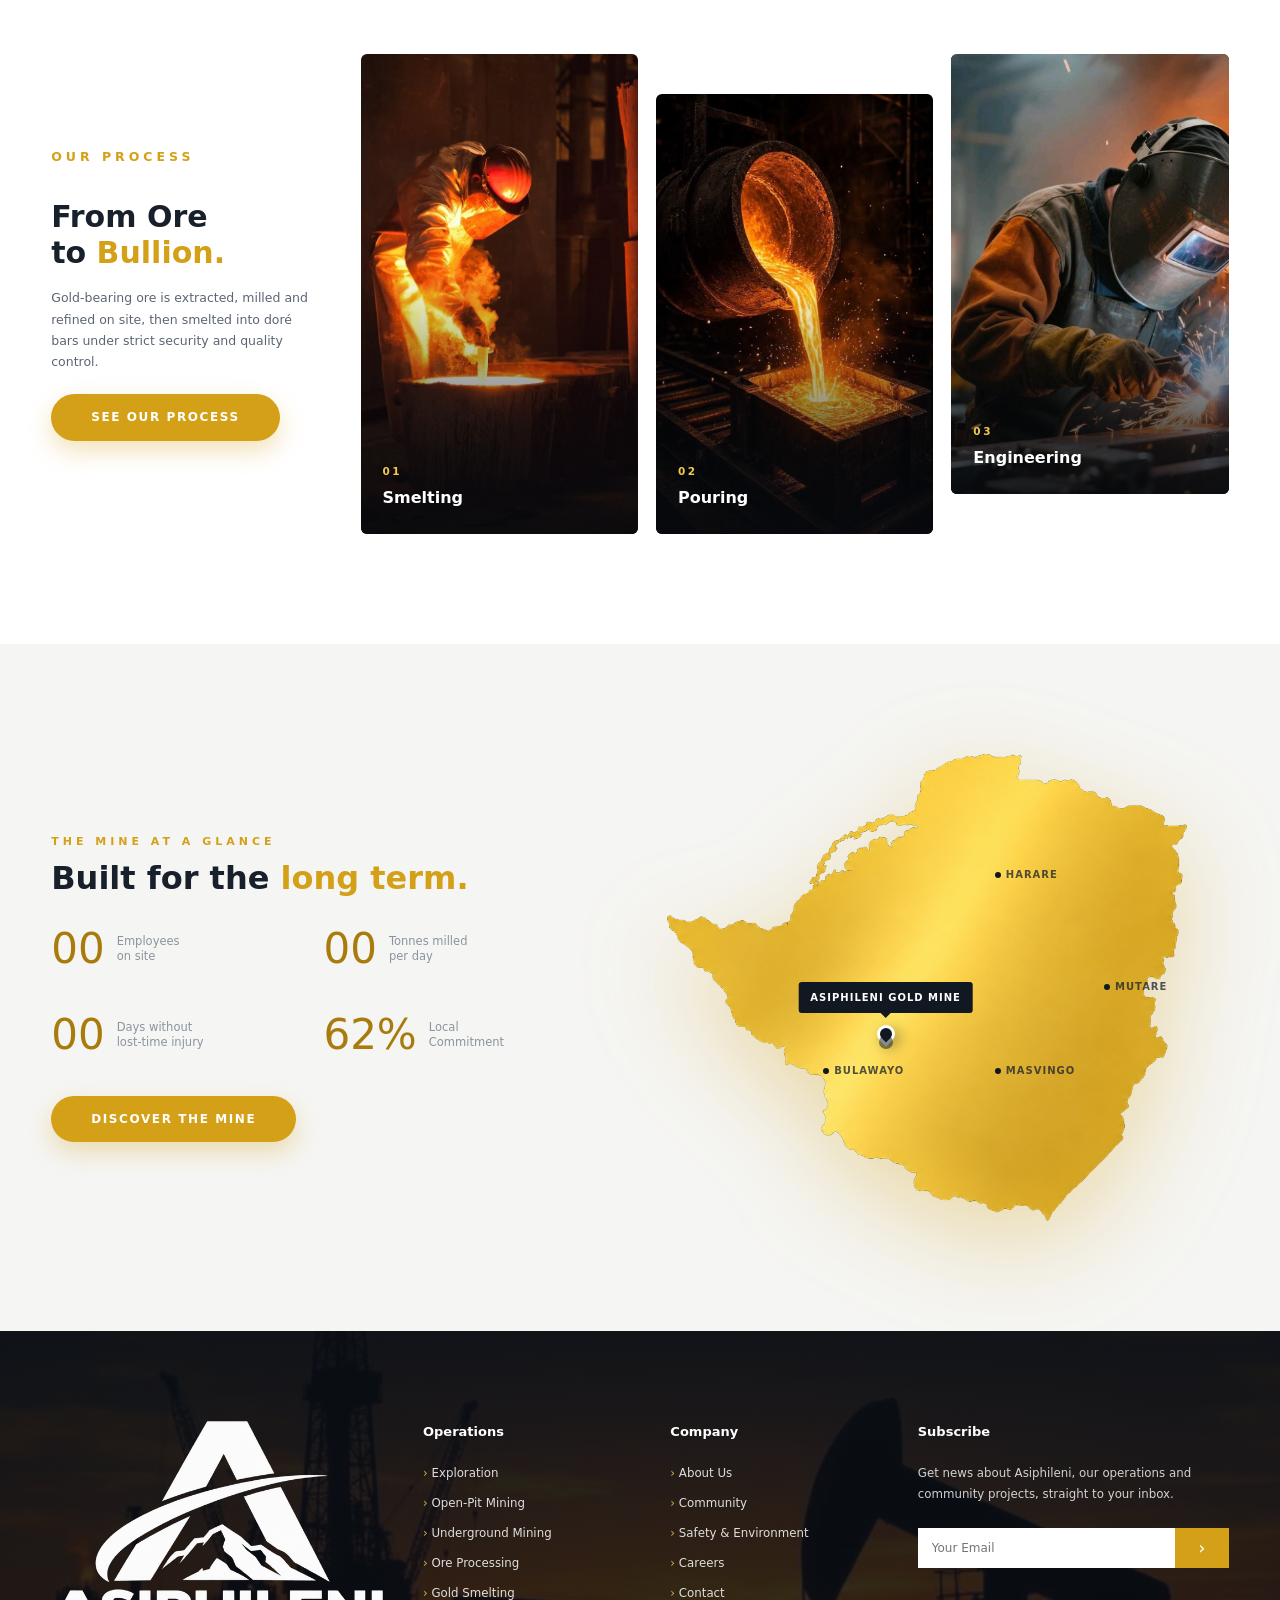
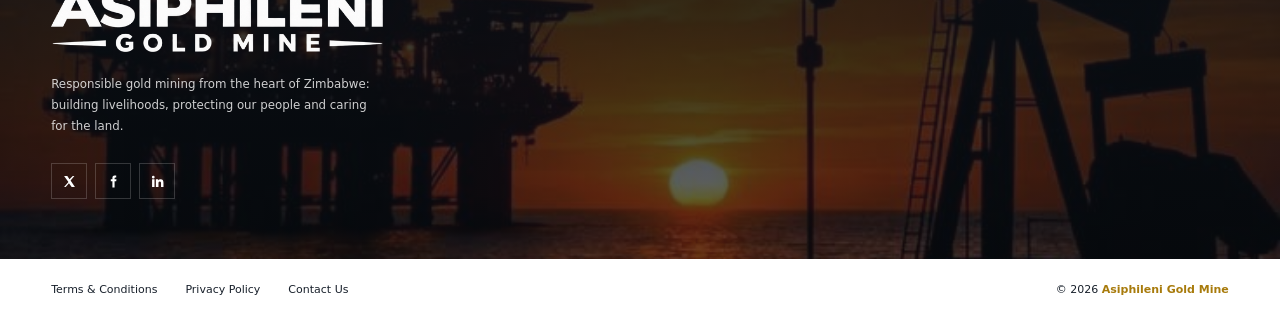
==== commit d2480fd3: "Add files via upload" ====
--- a/index.html
+++ b/index.html
@@ -8,6 +8,8 @@
 <link rel="preconnect" href="https://fonts.googleapis.com">
 <link href="https://fonts.googleapis.com/css2?family=Poppins:wght@300;400;500;600;700;800&display=swap" rel="stylesheet">
 <link rel="stylesheet" href="css/style.css">
+<link rel="icon" type="image/png" href="img/favicon.png">
+<link rel="apple-touch-icon" href="img/favicon.png">
 </head>
 <body>
 <!-- Icon symbols -->
@@ -45,7 +47,7 @@
   <div class="dots" id="dots"><button class="on" aria-label="Slide 1"></button><button aria-label="Slide 2"></button><button aria-label="Slide 3"></button><button aria-label="Slide 4"></button></div>
   <div class="wrap">
     <div class="topbar">
-      <a href="index.html" class="wordmark"><b>ASIPHILENI</b><span>Gold Mine</span></a>
+      <a href="index.html" class="brand" aria-label="Asiphileni Gold Mine home"><img src="img/logo.png" alt="Asiphileni Gold Mine"></a>
       <div class="top-info">
         <div><svg viewBox="0 0 24 24"><use href="#i-phone"/></svg><div><b>+263 00 000 0000</b><small>Mon – Sat, 7am – 5pm</small></div></div>
         <a href="contact.html"><div style="display:flex;gap:12px;align-items:center"><svg viewBox="0 0 24 24"><use href="#i-pin"/></svg><div><b>VISIT THE MINE</b><small>Zimbabwe</small></div></div></a>
@@ -184,7 +186,7 @@
   <div class="fbg"><img src="img/rig.jpg" alt="" loading="lazy"></div>
   <div class="wrap f-grid">
     <div>
-      <a href="index.html" class="wordmark"><b>ASIPHILENI</b><span>Gold Mine</span></a>
+      <a href="index.html" class="brand brand-foot"><img src="img/logo.png" alt="Asiphileni Gold Mine" loading="lazy"></a>
       <p>Responsible gold mining from the heart of Zimbabwe: building livelihoods, protecting our people and caring for the land.</p>
       <div class="social">
         <a href="#" aria-label="X"><svg viewBox="0 0 24 24"><path d="M18 2h3l-7 8 8 12h-6l-5-7-6 7H2l8-9L2 2h6l4 6z"/></svg></a>
--- a/css/style.css
+++ b/css/style.css
@@ -0,0 +1,448 @@
+
+:root{
+  --gold:#d4a017; --gold-2:#f2c94c; --gold-d:#a87b0c;
+  --navy:#111821; --navy-2:#0a0f15;
+  --text:#5b6573; --head:#18202b; --line:#e6e9ee; --soft:#f5f5f3;
+  --ease:cubic-bezier(.2,.7,.2,1);
+}
+*{box-sizing:border-box;margin:0;padding:0}
+html{scroll-behavior:smooth}
+body{font-family:Poppins,system-ui,sans-serif;color:var(--text);background:#fff;font-size:14px;line-height:1.7;-webkit-font-smoothing:antialiased}
+a{color:inherit;text-decoration:none}
+img{display:block;max-width:100%}
+.wrap{width:min(1180px,92%);margin:0 auto}
+button{font-family:inherit;cursor:pointer}
+.eyebrow{font-size:11px;letter-spacing:4px;text-transform:uppercase;color:var(--gold);font-weight:600}
+
+/* ---------- HEADER / HERO ---------- */
+.hero{position:relative;height:720px;overflow:hidden;color:#fff;background:#07090c}
+.slide{position:absolute;inset:0;opacity:0;transition:opacity 1.4s ease}
+.slide.on{opacity:1}
+.slide img{width:100%;height:100%;object-fit:cover;transform:scale(1.12);filter:saturate(1.05)}
+.slide.on img{animation:kb 9s linear forwards}
+@keyframes kb{from{transform:scale(1.12)}to{transform:scale(1.0)}}
+.hero::after{content:"";position:absolute;inset:0;background:
+  linear-gradient(180deg,rgba(7,9,12,.85) 0%,rgba(7,9,12,.35) 35%,rgba(7,9,12,.45) 70%,rgba(7,9,12,.9) 100%),
+  radial-gradient(ellipse at center,rgba(0,0,0,0) 30%,rgba(0,0,0,.35) 100%)}
+.hero>.wrap{position:relative;z-index:2}
+.topbar{display:flex;justify-content:space-between;align-items:center;padding:28px 0 20px}
+.wordmark b{display:block;font-size:22px;font-weight:800;letter-spacing:5px;line-height:1}
+.wordmark span{display:block;font-size:10px;letter-spacing:6.5px;text-transform:uppercase;color:var(--gold-2);margin-top:5px}
+.top-info{display:flex;gap:36px}
+.top-info>div{display:flex;gap:12px;align-items:center}
+.top-info svg{width:24px;height:24px;stroke:var(--gold-2);fill:none;stroke-width:1.5}
+.top-info b{display:block;font-size:12.5px;font-weight:600;line-height:1.25}
+.top-info small{font-size:11px;opacity:.6}
+nav.main{border-top:1px solid rgba(255,255,255,.16);display:flex;justify-content:space-between}
+nav.main a{padding:14px 2px 0;font-size:11.5px;font-weight:600;letter-spacing:.8px;text-transform:uppercase;position:relative;line-height:1.3;transition:color .25s}
+nav.main a small{display:block;font-size:10.5px;font-weight:400;text-transform:none;letter-spacing:0;opacity:.55}
+nav.main a::before{content:"";position:absolute;top:-2px;left:0;width:0;height:3px;background:var(--gold);transition:width .35s var(--ease)}
+nav.main a:hover,nav.main a.active{color:var(--gold-2)}
+nav.main a:hover::before,nav.main a.active::before{width:100%}
+.burger{display:none;background:none;border:0}
+.hero-copy{text-align:center;margin-top:130px}
+.hero-copy .eyebrow{color:var(--gold-2);letter-spacing:7px}
+.hero-copy h1{font-size:52px;font-weight:700;letter-spacing:1px;line-height:1.1;margin:10px 0 30px;text-shadow:0 10px 40px rgba(0,0,0,.4)}
+.hero-copy h1 em{font-style:normal;background:linear-gradient(90deg,var(--gold-2),#fff3c4,var(--gold));-webkit-background-clip:text;background-clip:text;color:transparent}
+.btn{display:inline-block;border:0;border-radius:40px;padding:13px 40px;font-size:12px;font-weight:600;letter-spacing:1.6px;text-transform:uppercase;transition:all .3s var(--ease)}
+.btn-light{background:#fff;color:var(--head)}
+.btn-light:hover{background:var(--gold);color:#fff;transform:translateY(-2px)}
+.btn-gold{background:var(--gold);color:#fff;box-shadow:0 10px 24px rgba(212,160,23,.3)}
+.btn-gold:hover{background:var(--gold-d);transform:translateY(-2px)}
+.btn-ghost{border:1px solid rgba(255,255,255,.5);color:#fff;background:transparent;margin-left:10px}
+.btn-ghost:hover{border-color:var(--gold-2);color:var(--gold-2)}
+.dots{position:absolute;z-index:3;right:4%;top:50%;transform:translateY(-50%);display:flex;flex-direction:column;gap:12px}
+.dots button{width:10px;height:10px;border-radius:50%;border:1px solid #fff;background:transparent;transition:.3s}
+.dots button.on{background:var(--gold-2);border-color:var(--gold-2);height:26px;border-radius:6px}
+
+/* ---------- SERVICE STRIP ---------- */
+.strip{position:relative;z-index:5;margin-top:-118px}
+.strip-inner{background:#fff;box-shadow:0 30px 60px rgba(15,20,30,.14);display:grid;grid-template-columns:repeat(5,1fr);align-items:center;width:min(1040px,92%);margin:0 auto;min-height:150px;border-radius:4px}
+.svc{text-align:center;padding:28px 10px;position:relative;transition:all .35s var(--ease);cursor:pointer;border-radius:4px}
+.svc:not(:last-child)::after{content:"";position:absolute;right:0;top:30%;height:40%;width:1px;background:var(--line)}
+.svc svg{width:44px;height:44px;margin:0 auto 12px;stroke:#b79a52;fill:none;stroke-width:1.4;stroke-linejoin:round;stroke-linecap:round;transition:.3s}
+.svc h4{font-size:11.5px;color:var(--head);text-transform:uppercase;letter-spacing:.6px;font-weight:600}
+.svc p{font-size:11px;color:#9aa3ae;line-height:1.4}
+.svc .go{display:flex;opacity:0;height:0;width:30px;border-radius:50%;background:#fff;color:var(--gold-d);margin:0 auto;align-items:center;justify-content:center;font-weight:700;transition:.3s}
+.svc.on{background:linear-gradient(160deg,var(--gold-2),var(--gold) 55%,var(--gold-d));padding:42px 10px;margin:-14px 0;box-shadow:0 20px 40px rgba(212,160,23,.4)}
+.svc.on svg{stroke:#fff}
+.svc.on h4,.svc.on p{color:#fff}
+.svc.on .go{opacity:1;height:30px;margin-top:14px}
+.svc.on::after{display:none}
+
+/* ---------- SECTIONS ---------- */
+section{padding:110px 0}
+.title{text-align:center;color:var(--head);font-size:32px;font-weight:700;line-height:1.2}
+.title span{color:var(--gold)}
+.reveal{opacity:0;transform:translateY(30px);transition:opacity .9s var(--ease),transform .9s var(--ease)}
+.reveal.in{opacity:1;transform:none}
+
+/* ---------- WHY ---------- */
+.steps{display:flex;justify-content:center;margin:28px auto 76px;width:min(440px,92%);position:relative}
+.steps::before{content:"";position:absolute;left:16%;right:16%;bottom:6px;height:1px;background:var(--line)}
+.step{flex:1;text-align:center;font-size:11.5px;line-height:1.3;color:#a9b0b9;padding-bottom:28px;position:relative;background:none;border:0;transition:color .3s}
+.step::after{content:"";position:absolute;bottom:0;left:50%;transform:translateX(-50%);width:12px;height:12px;border-radius:50%;background:#dfe3e8;border:3px solid #fff;box-shadow:0 0 0 1px #dfe3e8;transition:.3s}
+.step:hover{color:var(--gold-d)}
+.step.on{color:var(--gold-d);font-weight:600}
+.step.on::after{background:var(--gold);box-shadow:0 0 0 1px var(--gold),0 0 0 6px rgba(212,160,23,.15)}
+.why{display:grid;grid-template-columns:1fr 1fr;gap:80px;align-items:center}
+.collage{position:relative;height:420px}
+.collage .ph{position:absolute;border-radius:6px;overflow:hidden}
+.collage .ph img{width:100%;height:100%;object-fit:cover}
+.collage .p0{left:0;top:40px;width:150px;height:270px;opacity:.55}
+.collage .p1{left:50px;top:0;width:330px;height:240px;opacity:.75}
+.collage .p2{left:90px;top:70px;width:420px;height:310px;box-shadow:0 30px 60px rgba(212,160,23,.35),0 10px 25px rgba(0,0,0,.15)}
+.collage .p2 img{transition:opacity .5s}
+.badge{position:absolute;left:30px;bottom:0;background:var(--navy);color:#fff;padding:16px 22px;border-left:3px solid var(--gold);z-index:3}
+.badge b{display:block;font-size:22px;color:var(--gold-2);line-height:1}
+.badge small{font-size:10.5px;letter-spacing:1.5px;text-transform:uppercase;opacity:.7}
+.why-text h3{color:var(--head);font-size:22px;line-height:1.3;margin:8px 0 14px}
+.why-text p{font-size:13px;margin-bottom:14px}
+.why-text p.lead{font-size:16px;color:#7a8390;line-height:1.65}
+.fade{animation:fade .6s var(--ease)}
+@keyframes fade{from{opacity:0;transform:translateY(10px)}to{opacity:1;transform:none}}
+
+/* ---------- DIFFERENCE ---------- */
+.diff{background:var(--soft)}
+.diff-grid{display:grid;grid-template-columns:1.1fr 1fr 1fr;gap:44px;align-items:start}
+.diff h2{color:var(--head);font-size:28px;line-height:1.2;font-weight:700;margin:10px 0 20px}
+.diff h2 span{color:var(--gold-d)}
+.diff p{font-size:12.5px}
+.sig{margin-top:22px;padding-left:14px;border-left:2px solid var(--gold)}
+.sig b{display:block;color:var(--head);font-size:12px;text-transform:uppercase;letter-spacing:.5px}
+.sig small{font-size:11px}
+.card{background:#fff;border-radius:6px;overflow:hidden;box-shadow:0 10px 30px rgba(20,25,35,.06);transition:transform .4s var(--ease),box-shadow .4s}
+.card:hover{transform:translateY(-6px);box-shadow:0 24px 50px rgba(20,25,35,.12)}
+.card .ph{height:220px;overflow:hidden}
+.card .ph img{width:100%;height:100%;object-fit:cover;transition:transform .8s var(--ease)}
+.card:hover .ph img{transform:scale(1.07)}
+.card .body{padding:22px 24px 26px}
+.card h5{color:var(--gold-d);font-size:12px;text-transform:uppercase;letter-spacing:.8px;margin-bottom:8px}
+.round{width:34px;height:34px;border-radius:50%;background:var(--gold);color:#fff;display:inline-flex;align-items:center;justify-content:center;margin-top:16px;border:0;font-weight:700;font-size:16px;transition:.25s}
+.round:hover{background:var(--gold-d);transform:translateX(3px)}
+
+/* ---------- OPERATIONS (dark) ---------- */
+.ops{background:var(--navy);position:relative;overflow:hidden;color:#fff}
+.ops::before{content:"";position:absolute;width:700px;height:700px;border-radius:50%;right:-250px;bottom:-350px;border:1px solid rgba(212,160,23,.12);box-shadow:0 0 0 80px rgba(212,160,23,.03),0 0 0 160px rgba(212,160,23,.02)}
+.ops-grid{display:grid;grid-template-columns:repeat(3,1fr);gap:46px 34px;position:relative}
+.ops h2{font-size:32px;line-height:1.2;font-weight:700;margin-top:10px}
+.ops h2 span{color:var(--gold-2)}
+.ops .intro p{font-size:12.5px;color:rgba(255,255,255,.55);margin-top:16px;max-width:300px}
+.op{position:relative;height:250px;border:1.5px solid rgba(212,160,23,.35);overflow:visible;transition:border-color .4s;cursor:default}
+.op .bg{position:absolute;inset:0;overflow:hidden}
+.op .bg img{width:100%;height:100%;object-fit:cover;opacity:.5;filter:grayscale(.25);transition:all .7s var(--ease)}
+.op .bg::after{content:"";position:absolute;inset:0;background:linear-gradient(180deg,rgba(17,24,33,.2) 0%,rgba(17,24,33,.9) 78%)}
+.op .ic{position:absolute;top:-25px;left:22px;width:50px;height:50px;background:var(--navy);padding:2px 8px;z-index:2}
+.op .ic svg{width:100%;height:100%;stroke:#fff;fill:none;stroke-width:1.4;stroke-linejoin:round;stroke-linecap:round}
+.op .txt{position:absolute;left:0;right:0;bottom:0;padding:24px;z-index:2}
+.op h4{font-size:12.5px;text-transform:uppercase;letter-spacing:.8px;margin-bottom:8px}
+.op p{font-size:11.8px;color:rgba(255,255,255,.6);line-height:1.6}
+.op:hover,.op.on{border-color:var(--gold-2)}
+.op:hover .bg img,.op.on .bg img{opacity:.75;filter:none;transform:scale(1.06)}
+.op:hover p,.op.on p{color:rgba(255,255,255,.92)}
+
+/* ---------- ORE TO BULLION ---------- */
+.bullion-grid{display:grid;grid-template-columns:1.05fr 1fr 1fr 1fr;gap:18px;height:480px}
+.bullion-intro{display:flex;flex-direction:column;justify-content:center;padding-right:20px}
+.bullion-intro h2{color:var(--head);font-size:30px;line-height:1.2;margin:10px 0 16px}
+.bullion-intro h2 span{color:var(--gold)}
+.bullion-intro p{font-size:12.5px;margin-bottom:22px}
+.tile{position:relative;overflow:hidden;border-radius:6px;background:#111}
+.tile:nth-child(3){margin-top:40px}
+.tile:nth-child(4){margin-bottom:40px}
+.tile img{width:100%;height:100%;object-fit:cover;transition:transform 1s var(--ease)}
+.tile:hover img{transform:scale(1.08)}
+.tile::after{content:"";position:absolute;inset:0;background:linear-gradient(180deg,transparent 45%,rgba(8,10,14,.88))}
+.tile .cap{position:absolute;left:22px;right:22px;bottom:22px;color:#fff;z-index:2}
+.tile .cap small{font-size:10.5px;letter-spacing:2.5px;color:var(--gold-2);font-weight:600}
+.tile .cap h4{font-size:16px;font-weight:600;margin-top:2px}
+.tile .cap p{font-size:11.5px;opacity:.75;max-height:0;overflow:hidden;transition:max-height .5s var(--ease)}
+.tile:hover .cap p{max-height:80px}
+
+/* ---------- STATS + MAP ---------- */
+.statsec{background:var(--soft)}
+.stats-wrap{display:grid;grid-template-columns:1fr 1.15fr;gap:50px;align-items:center}
+.stats{display:grid;grid-template-columns:1fr 1fr;gap:44px 20px;margin-top:30px}
+.stat{display:flex;align-items:center;gap:12px}
+.stat b{font-size:42px;font-weight:300;color:var(--gold-d);line-height:1}
+.stat span{font-size:11.5px;color:#8b94a0;line-height:1.3}
+.sitemap{position:relative}
+.pin{cursor:pointer}
+.pin text{font-size:10px;font-weight:600;fill:#7c6a3a;letter-spacing:.6px}
+.pin circle.pulse{animation:pulse 2s infinite;transform-origin:center;transform-box:fill-box}
+@keyframes pulse{0%{transform:scale(1);opacity:.6}100%{transform:scale(2.6);opacity:0}}
+.tip{position:absolute;background:var(--navy);color:#fff;font-size:11.5px;padding:8px 12px;border-radius:4px;pointer-events:none;opacity:0;transition:opacity .2s;max-width:210px;line-height:1.4}
+
+/* ---------- FOOTER ---------- */
+footer{position:relative;color:#fff;padding:90px 0 60px;overflow:hidden}
+footer .fbg{position:absolute;inset:0}
+footer .fbg img{width:100%;height:100%;object-fit:cover;object-position:center 60%}
+footer .fbg::after{content:"";position:absolute;inset:0;background:linear-gradient(180deg,rgba(10,15,21,.95) 0%,rgba(10,15,21,.82) 55%,rgba(10,15,21,.6) 100%)}
+footer .wrap{position:relative}
+.f-grid{display:grid;grid-template-columns:1.6fr 1fr 1fr 1.5fr;gap:40px}
+footer h6{font-size:13px;font-weight:600;margin-bottom:20px}
+footer p{font-size:11.8px;line-height:1.8;opacity:.8;margin-top:22px}
+footer ul{list-style:none}
+footer li{font-size:11.8px;margin-bottom:10px;opacity:.85}
+footer li::before{content:"› ";color:var(--gold-2)}
+footer li a{transition:color .2s}
+footer li a:hover{color:var(--gold-2)}
+.social{display:flex;gap:8px;margin-top:26px}
+.social a{width:36px;height:36px;border:1px solid rgba(255,255,255,.18);display:flex;align-items:center;justify-content:center;transition:.25s}
+.social a:hover{border-color:var(--gold);background:var(--gold)}
+.social svg{width:13px;height:13px;fill:#fff}
+.sub{display:flex;margin-top:22px}
+.sub input{flex:1;border:0;padding:13px 14px;font-family:inherit;font-size:12px;outline:none;min-width:0}
+.sub button{background:var(--gold);border:0;color:#fff;width:54px;font-size:18px;transition:.25s}
+.sub button:hover{background:var(--gold-d)}
+.sub-msg{font-size:11.5px;color:var(--gold-2);margin-top:8px;min-height:18px}
+.legal{display:flex;justify-content:space-between;padding:22px 0;font-size:11px;color:var(--head);font-weight:500}
+.legal div{display:flex;gap:28px}
+.legal a:hover{color:var(--gold-d)}
+.legal b{color:var(--gold-d)}
+
+/* ---------- MODAL ---------- */
+.modal{position:fixed;inset:0;background:rgba(8,10,14,.75);backdrop-filter:blur(4px);display:none;align-items:center;justify-content:center;z-index:50;padding:20px}
+.modal.open{display:flex}
+.modal-box{background:#fff;width:min(480px,100%);padding:38px;border-top:4px solid var(--gold);position:relative;animation:fade .4s var(--ease)}
+.modal-box h3{color:var(--head);font-size:21px;margin-bottom:4px}
+.modal-box label{display:block;font-size:11.5px;color:var(--head);font-weight:500;margin-top:14px}
+.modal-box input,.modal-box select,.modal-box textarea{width:100%;border:1px solid var(--line);padding:11px 12px;font-family:inherit;font-size:13px;margin-top:4px;outline:none;transition:border-color .2s}
+.modal-box input:focus,.modal-box select:focus,.modal-box textarea:focus{border-color:var(--gold)}
+.modal-box .x{position:absolute;right:16px;top:12px;background:none;border:0;font-size:24px;color:#999}
+.modal-box .btn{margin-top:22px;width:100%}
+.ok{text-align:center;padding:20px 0}
+.ok div{width:58px;height:58px;border-radius:50%;background:var(--gold);color:#fff;font-size:28px;display:flex;align-items:center;justify-content:center;margin:0 auto 14px}
+
+/* ---------- RESPONSIVE ---------- */
+@media (max-width:980px){
+  .top-info{display:none}
+  .burger{display:block}
+  nav.main{display:none;flex-direction:column;background:rgba(10,14,20,.96);padding:10px 20px 20px}
+  nav.main.open{display:flex}
+  nav.main a{padding:10px 0}
+  .hero{height:640px}
+  .hero-copy{margin-top:90px}
+  .hero-copy h1{font-size:34px}
+  .dots{display:none}
+  .strip-inner{grid-template-columns:repeat(2,1fr)}
+  .svc.on{margin:0;padding:28px 10px}
+  .svc::after{display:none}
+  .why,.diff-grid,.stats-wrap{grid-template-columns:1fr}
+  .why{gap:50px}
+  .ops-grid{grid-template-columns:1fr 1fr}
+  .bullion-grid{grid-template-columns:1fr 1fr;height:auto}
+  .bullion-intro{grid-column:1/-1}
+  .tile{height:360px}
+  .tile:nth-child(3),.tile:nth-child(4){margin:0}
+  .f-grid{grid-template-columns:1fr 1fr}
+  .collage{height:380px;max-width:510px}
+}
+@media (max-width:600px){
+  section{padding:80px 0}
+  .ops-grid,.f-grid,.bullion-grid{grid-template-columns:1fr}
+  .collage{height:300px}
+  .collage .p1{width:240px;height:180px}
+  .collage .p2{left:40px;top:60px;width:calc(100% - 40px);height:220px}
+  .collage .p0{width:110px;height:200px}
+  .stat b{font-size:32px}
+  .btn-ghost{display:none}
+  .legal{flex-direction:column;gap:10px}
+}
+
+/* =============== INNER PAGES =============== */
+.page-hero{height:470px}
+.page-hero .slide{opacity:1}
+.page-hero .slide img{animation:kb 12s linear forwards}
+.page-hero .hero-copy{margin-top:96px}
+.page-hero .hero-copy h1{font-size:46px;margin:8px 0 14px}
+.crumbs{font-size:12px;letter-spacing:1px;opacity:.85}
+.crumbs a{color:var(--gold-2)}
+.crumbs span{margin:0 8px;opacity:.5}
+.page-hero + section{padding-top:110px}
+
+.section-head{max-width:640px;margin:0 auto 60px;text-align:center}
+.section-head p{font-size:13px;margin-top:12px}
+.title.left{text-align:left}
+.alt{background:var(--soft)}
+.dark{background:var(--navy);color:#fff}
+.dark .title{color:#fff}
+.dark p{color:rgba(255,255,255,.62)}
+
+/* split feature rows */
+.split{display:grid;grid-template-columns:1fr 1fr;gap:80px;align-items:center}
+.split + .split{margin-top:110px}
+.split.rev .media{order:2}
+.split .media{position:relative}
+.split .media::before{content:"";position:absolute;inset:22px -22px -22px 22px;border:2px solid var(--gold);border-radius:6px;z-index:0;transition:inset .5s var(--ease)}
+.split.rev .media::before{inset:22px 22px -22px -22px}
+.split .media:hover::before{inset:12px -12px -12px 12px}
+.split.rev .media:hover::before{inset:12px 12px -12px -12px}
+.split .media img{position:relative;z-index:1;width:100%;height:400px;object-fit:cover;border-radius:6px;box-shadow:0 30px 60px rgba(20,25,35,.18)}
+.split .media .tag{position:absolute;z-index:2;left:-14px;bottom:30px;background:var(--gold);color:#fff;font-size:11px;font-weight:600;letter-spacing:2px;text-transform:uppercase;padding:9px 18px}
+.split.rev .media .tag{left:auto;right:-14px}
+.split h3{color:var(--head);font-size:28px;line-height:1.2;margin:10px 0 16px}
+.split h3 span{color:var(--gold)}
+.split p{font-size:13.2px;margin-bottom:14px}
+.ticks{list-style:none;margin:18px 0 6px}
+.ticks li{font-size:13px;padding-left:28px;position:relative;margin-bottom:10px;color:var(--head)}
+.ticks li::before{content:"";position:absolute;left:0;top:4px;width:16px;height:16px;border-radius:50%;background:rgba(212,160,23,.15)}
+.ticks li::after{content:"";position:absolute;left:5px;top:7px;width:5px;height:8px;border:solid var(--gold-d);border-width:0 2px 2px 0;transform:rotate(45deg)}
+.dark .ticks li{color:#fff}
+
+/* value cards */
+.cards3{display:grid;grid-template-columns:repeat(3,1fr);gap:28px}
+.cards4{display:grid;grid-template-columns:repeat(4,1fr);gap:24px}
+.vcard{background:#fff;padding:38px 30px;border-radius:6px;box-shadow:0 12px 34px rgba(20,25,35,.06);border-bottom:3px solid transparent;transition:all .4s var(--ease)}
+.vcard:hover{transform:translateY(-8px);border-color:var(--gold);box-shadow:0 26px 50px rgba(20,25,35,.12)}
+.vcard svg{width:46px;height:46px;stroke:var(--gold-d);fill:none;stroke-width:1.4;stroke-linejoin:round;stroke-linecap:round;margin-bottom:18px}
+.vcard h4{color:var(--head);font-size:16px;margin-bottom:8px}
+.vcard p{font-size:12.6px}
+.dark .vcard{background:rgba(255,255,255,.04);box-shadow:none;border:1px solid rgba(212,160,23,.25);border-bottom:3px solid transparent}
+.dark .vcard:hover{border-color:rgba(212,160,23,.5);border-bottom-color:var(--gold)}
+.dark .vcard h4{color:#fff}
+.dark .vcard svg{stroke:var(--gold-2)}
+
+/* image cards (people, pillars) */
+.icard{position:relative;height:380px;border-radius:6px;overflow:hidden;color:#fff}
+.icard img{width:100%;height:100%;object-fit:cover;transition:transform 1s var(--ease)}
+.icard:hover img{transform:scale(1.07)}
+.icard::after{content:"";position:absolute;inset:0;background:linear-gradient(180deg,transparent 35%,rgba(8,10,14,.9))}
+.icard .cap{position:absolute;left:26px;right:26px;bottom:26px;z-index:2}
+.icard .cap small{font-size:10.5px;letter-spacing:2.5px;color:var(--gold-2);font-weight:600;text-transform:uppercase}
+.icard .cap h4{font-size:19px;margin:4px 0 6px}
+.icard .cap p{font-size:12px;opacity:.8}
+
+/* timeline */
+.timeline{position:relative;max-width:900px;margin:0 auto}
+.timeline::before{content:"";position:absolute;left:50%;top:0;bottom:0;width:2px;background:linear-gradient(var(--gold),rgba(212,160,23,.15));transform:translateX(-50%)}
+.tl{display:grid;grid-template-columns:1fr 1fr;gap:70px;position:relative;margin-bottom:46px}
+.tl::before{content:"";position:absolute;left:50%;top:22px;width:16px;height:16px;border-radius:50%;background:var(--gold);transform:translateX(-50%);box-shadow:0 0 0 6px rgba(212,160,23,.18)}
+.tl .yr{text-align:right;font-size:34px;font-weight:300;color:var(--gold-d);padding-top:4px}
+.tl .box{background:#fff;padding:22px 26px;border-radius:6px;box-shadow:0 10px 30px rgba(20,25,35,.06)}
+.tl:nth-child(even) .yr{order:2;text-align:left}
+.tl:nth-child(even) .box{order:1}
+.tl h4{color:var(--head);font-size:15px;margin-bottom:4px}
+.tl p{font-size:12.5px}
+
+/* team */
+.person{text-align:center}
+.person .av{width:150px;height:150px;border-radius:50%;margin:0 auto 18px;background:linear-gradient(140deg,var(--navy),#273343);display:flex;align-items:center;justify-content:center;font-size:40px;font-weight:300;color:var(--gold-2);position:relative;transition:transform .4s var(--ease)}
+.person .av::after{content:"";position:absolute;inset:-8px;border-radius:50%;border:1px dashed rgba(212,160,23,.6);transition:transform 1.2s var(--ease)}
+.person:hover .av{transform:translateY(-6px)}
+.person:hover .av::after{transform:rotate(90deg)}
+.person h4{color:var(--head);font-size:15px}
+.person small{font-size:11.5px;color:var(--gold-d);letter-spacing:1px;text-transform:uppercase}
+
+/* CTA band */
+.cta{position:relative;padding:120px 0;color:#fff;text-align:center;overflow:hidden}
+.cta .bgi{position:absolute;inset:0}
+.cta .bgi img{width:100%;height:100%;object-fit:cover}
+.cta .bgi::after{content:"";position:absolute;inset:0;background:linear-gradient(90deg,rgba(10,15,21,.92),rgba(10,15,21,.6),rgba(10,15,21,.92))}
+.cta .wrap{position:relative}
+.cta h2{font-size:38px;line-height:1.2;margin:10px 0 16px}
+.cta h2 span{color:var(--gold-2)}
+.cta p{max-width:560px;margin:0 auto 28px;font-size:13.5px;opacity:.8}
+.cta .btn-ghost{margin-left:10px}
+
+/* process steps */
+.pstep{display:grid;grid-template-columns:110px 1fr 1fr;gap:50px;align-items:center;padding:46px 0;border-bottom:1px solid var(--line)}
+.pstep:last-child{border-bottom:0}
+.pstep .num{font-size:72px;font-weight:800;line-height:1;color:transparent;-webkit-text-stroke:1.5px var(--gold);transition:color .4s}
+.pstep:hover .num{color:var(--gold)}
+.pstep h3{color:var(--head);font-size:24px;margin:6px 0 12px}
+.pstep p{font-size:13px}
+.pstep .pimg{height:260px;border-radius:6px;overflow:hidden;box-shadow:0 20px 44px rgba(20,25,35,.14)}
+.pstep .pimg img{width:100%;height:100%;object-fit:cover;transition:transform 1s var(--ease)}
+.pstep:hover .pimg img{transform:scale(1.06)}
+
+/* gallery */
+.gallery{columns:3;column-gap:18px}
+.gallery figure{break-inside:avoid;margin-bottom:18px;position:relative;border-radius:6px;overflow:hidden;cursor:zoom-in}
+.gallery img{width:100%;transition:transform .9s var(--ease)}
+.gallery figure:hover img{transform:scale(1.05)}
+.gallery figcaption{position:absolute;left:0;right:0;bottom:0;padding:30px 18px 14px;background:linear-gradient(transparent,rgba(8,10,14,.85));color:#fff;font-size:12px;font-weight:500;opacity:0;transform:translateY(10px);transition:.4s var(--ease)}
+.gallery figure:hover figcaption{opacity:1;transform:none}
+.lightbox{position:fixed;inset:0;background:rgba(5,7,10,.94);z-index:60;display:none;align-items:center;justify-content:center;padding:40px}
+.lightbox.open{display:flex}
+.lightbox img{max-width:100%;max-height:86vh;border-radius:4px;animation:fade .4s var(--ease)}
+.lightbox button{position:absolute;top:20px;right:26px;background:none;border:0;color:#fff;font-size:34px}
+
+/* Zimbabwe map */
+.zmap{position:relative;max-width:520px;margin:0 auto}
+.zmap img{width:100%;filter:drop-shadow(0 30px 50px rgba(212,160,23,.35))}
+.zpin{position:absolute;left:var(--x);top:var(--y);transform:translate(-50%,-100%);text-align:center}
+.zpin .dot{width:18px;height:18px;border-radius:50% 50% 50% 0;background:var(--navy);transform:rotate(-45deg);margin:0 auto;border:3px solid #fff;box-shadow:0 6px 14px rgba(0,0,0,.35)}
+.zpin .ring{position:absolute;left:50%;bottom:-6px;width:14px;height:14px;margin-left:-7px;border-radius:50%;background:rgba(17,24,33,.5);animation:pulse 2s infinite}
+.zpin .lbl{position:absolute;bottom:30px;left:50%;transform:translateX(-50%);white-space:nowrap;background:var(--navy);color:#fff;font-size:11px;font-weight:600;letter-spacing:1px;padding:7px 12px;border-radius:3px}
+.zpin .lbl::after{content:"";position:absolute;left:50%;bottom:-5px;margin-left:-5px;border:5px solid transparent;border-bottom:0;border-top-color:var(--navy)}
+.zcity{position:absolute;left:var(--x);top:var(--y);font-size:10px;font-weight:600;letter-spacing:1px;color:rgba(24,32,43,.75);text-transform:uppercase}
+.zcity::before{content:"";display:inline-block;width:6px;height:6px;border-radius:50%;background:var(--navy);margin-right:5px;vertical-align:middle}
+.dark .zcity{color:rgba(255,255,255,.75)}.dark .zcity::before{background:#fff}
+
+/* facts */
+.facts{width:100%;border-collapse:collapse}
+.facts td{padding:15px 4px;border-bottom:1px solid var(--line);font-size:13px}
+.facts td:first-child{color:var(--gold-d);font-weight:600;font-size:11.5px;letter-spacing:1.2px;text-transform:uppercase;width:42%}
+.facts td:last-child{color:var(--head)}
+
+/* contact */
+.ccards{display:grid;grid-template-columns:repeat(3,1fr);gap:24px;margin-top:-80px;position:relative;z-index:4}
+.ccard{background:#fff;padding:34px 28px;border-radius:6px;box-shadow:0 25px 50px rgba(15,20,30,.12);text-align:center;transition:transform .4s var(--ease)}
+.ccard:hover{transform:translateY(-6px)}
+.ccard .ci{width:60px;height:60px;border-radius:50%;background:linear-gradient(150deg,var(--gold-2),var(--gold-d));display:flex;align-items:center;justify-content:center;margin:0 auto 16px}
+.ccard .ci svg{width:26px;height:26px;stroke:#fff;fill:none;stroke-width:1.6}
+.ccard h4{color:var(--head);font-size:15px;margin-bottom:6px}
+.ccard p{font-size:12.6px}
+.contact-grid{display:grid;grid-template-columns:1.15fr 1fr;gap:70px;align-items:start}
+.cform{background:#fff;padding:44px;border-radius:6px;box-shadow:0 20px 50px rgba(20,25,35,.08);border-top:4px solid var(--gold)}
+.cform .row{display:grid;grid-template-columns:1fr 1fr;gap:16px}
+.cform label{display:block;font-size:11.5px;color:var(--head);font-weight:500;margin-top:16px}
+.cform input,.cform select,.cform textarea{width:100%;border:1px solid var(--line);padding:12px 14px;font-family:inherit;font-size:13px;margin-top:5px;outline:none;background:#fbfbfa;transition:border-color .2s,background .2s}
+.cform input:focus,.cform select:focus,.cform textarea:focus{border-color:var(--gold);background:#fff}
+.cform .btn{margin-top:24px}
+.form-ok{display:none;margin-top:16px;padding:14px 16px;background:rgba(212,160,23,.1);border-left:3px solid var(--gold);font-size:12.5px;color:var(--head)}
+.hours{margin-top:30px}
+.hours div{display:flex;justify-content:space-between;padding:12px 0;border-bottom:1px dashed var(--line);font-size:13px}
+.hours b{color:var(--head);font-weight:500}
+.faq details{border-bottom:1px solid var(--line);padding:18px 0}
+.faq summary{cursor:pointer;color:var(--head);font-weight:600;font-size:14px;list-style:none;display:flex;justify-content:space-between}
+.faq summary::after{content:"+";color:var(--gold);font-size:20px;line-height:1;transition:transform .3s}
+.faq details[open] summary::after{transform:rotate(45deg)}
+.faq details p{font-size:13px;margin-top:10px}
+
+/* stats bar */
+.statbar{display:grid;grid-template-columns:repeat(4,1fr);gap:20px;text-align:center}
+.statbar b{display:block;font-size:46px;font-weight:300;color:var(--gold-2);line-height:1}
+.statbar span{font-size:11.5px;letter-spacing:1.5px;text-transform:uppercase;opacity:.7}
+
+@media (max-width:980px){
+  .page-hero{height:420px}
+  .page-hero .hero-copy h1{font-size:32px}
+  .split,.contact-grid{grid-template-columns:1fr;gap:50px}
+  .split.rev .media{order:0}
+  .split .media img{height:320px}
+  .cards3,.cards4,.ccards{grid-template-columns:1fr 1fr}
+  .ccards{margin-top:-60px}
+  .pstep{grid-template-columns:70px 1fr;gap:24px}
+  .pstep .pimg{grid-column:1/-1}
+  .pstep .num{font-size:52px}
+  .gallery{columns:2}
+  .statbar{grid-template-columns:1fr 1fr;gap:40px}
+  .timeline::before{left:10px}
+  .tl{grid-template-columns:1fr;gap:6px;padding-left:40px}
+  .tl::before{left:10px}
+  .tl .yr,.tl:nth-child(even) .yr{text-align:left;order:0;font-size:26px}
+  .tl:nth-child(even) .box{order:1}
+}
+@media (max-width:600px){
+  .cards3,.cards4,.ccards{grid-template-columns:1fr}
+  .gallery{columns:1}
+  .cform{padding:28px}
+  .cform .row{grid-template-columns:1fr}
+  .cta h2{font-size:28px}
+  .split .media::before{display:none}
+}
+.page-hero + .strip{margin-top:-70px}
+a.svc{display:block}
+.zmap .zpin .lbl{font-size:10px}
